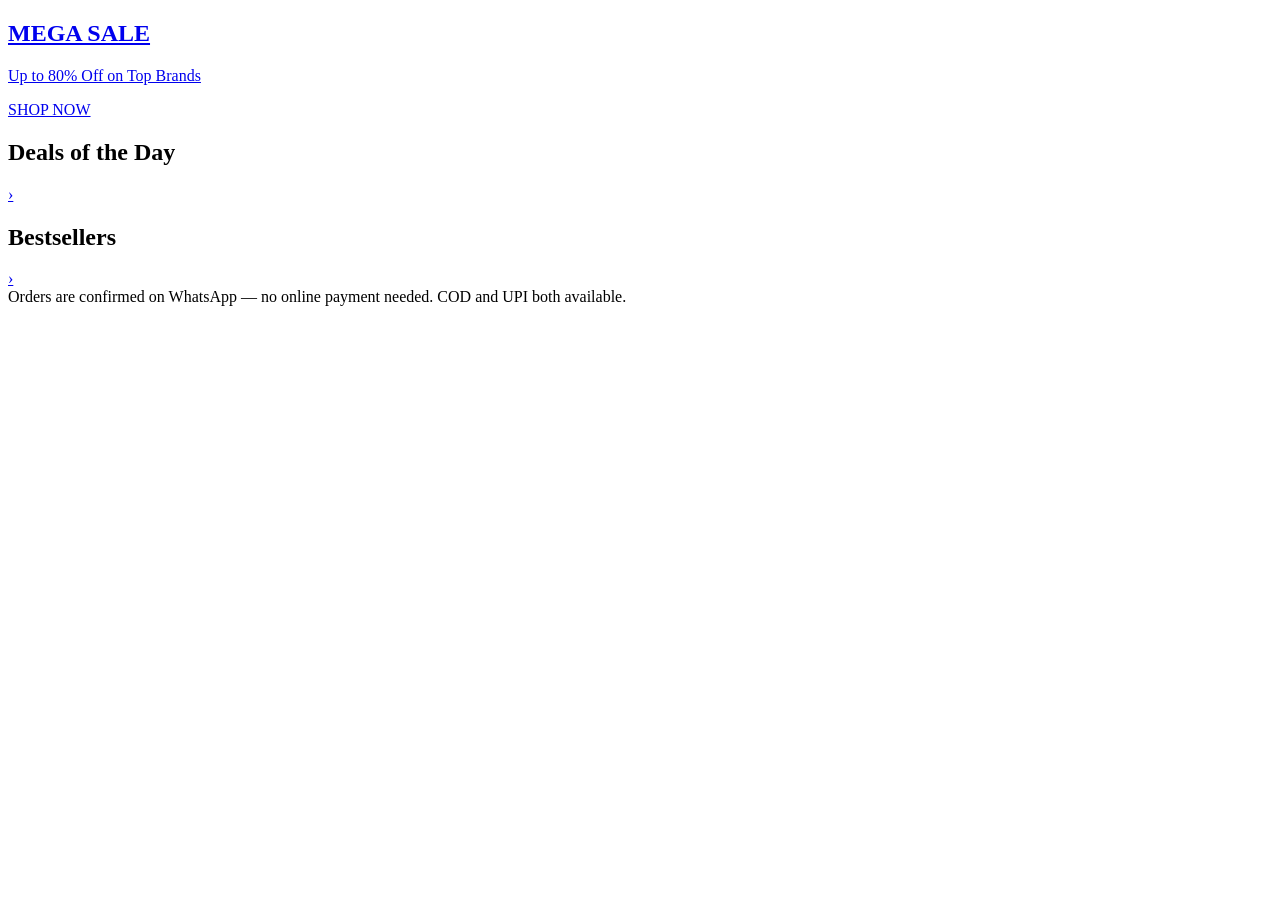
==== index.html @ a9674c5f "Add homepage, category and cart pages" ====
<!DOCTYPE html>
<html lang="en">
<head>
<meta charset="UTF-8">
<meta name="viewport" content="width=device-width, initial-scale=1.0">
<title>Kamdaam — Low Prices. Every Day.</title>
<meta name="description" content="Kamdaam — Low Prices. Every Day. Fashion, mobile accessories, home & kitchen at the right price.">
<link rel="icon" href="../branding/icon-512.png">
<link rel="stylesheet" href="css/styles.css">
</head>
<body>
<div id="header"></div>

<!-- Category strip -->
<div class="cat-strip"><div class="cat-row" id="catRow"></div></div>

<main class="wrap">
  <!-- Hero -->
  <a class="hero" href="#dealSection" aria-label="Mega Sale — Up to 80% Off">
    <h2>MEGA SALE</h2>
    <p>Up to 80% Off on Top Brands</p>
    <span class="hero-cta">SHOP NOW</span>
  </a>

  <!-- Search results (hidden until typing) -->
  <section class="section" id="searchSection" style="display:none">
    <div class="section-card">
      <div class="section-head"><h2>Search Results</h2><span class="see-all" id="searchMeta"></span></div>
      <div class="grid" id="searchGrid"></div>
    </div>
  </section>

  <!-- Deals of the Day -->
  <section class="section" id="dealSection">
    <div class="section-card">
      <div class="section-head"><h2>Deals of the Day</h2><a class="chev" href="#" aria-label="View all deals">›</a></div>
      <div class="grid" id="dealGrid"></div>
    </div>
  </section>

  <!-- Bestsellers -->
  <section class="section">
    <div class="section-card">
      <div class="section-head"><h2>Bestsellers</h2><a class="chev" href="#" aria-label="View all bestsellers">›</a></div>
      <div class="grid" id="bestGrid"></div>
    </div>
  </section>

  <div class="note-strip">Orders are confirmed on WhatsApp — no online payment needed. COD and UPI both available.</div>
</main>

<div id="footer"></div>

<script src="js/catalog.js"></script>
<script src="js/app.js"></script>
<script>
(function () {
  var KD = window.KD, C = KD.C;
  document.getElementById('header').innerHTML = KD.headerHTML();
  document.getElementById('footer').innerHTML = KD.footerHTML();
  KD.updateBadge();

  /* Category strip: circles with banner thumbnails from catalog */
  document.getElementById('catRow').innerHTML = C.categories.map(function (c) {
    return '<a class="cat-item" href="category.html?id=' + c.id + '">' +
      '<img src="' + KD.bannerFile(c.banner) + '" alt="' + KD.esc(c.name) + '" loading="lazy">' +
      '<span>' + KD.esc(c.name) + '</span></a>';
  }).join('');

  /* Deals of the Day: discount-sorted */
  var deals = C.products.slice().sort(function (a, b) { return b.discount_pct - a.discount_pct; }).slice(0, 10);
  document.getElementById('dealGrid').innerHTML = deals.map(KD.cardHTML).join('');

  /* Bestsellers */
  var best = C.products.filter(function (p) { return p.badge === 'bestseller'; });
  document.getElementById('bestGrid').innerHTML = best.map(KD.cardHTML).join('');

  /* Search */
  var input = document.getElementById('search');
  input.addEventListener('input', function () {
    var q = input.value.trim().toLowerCase();
    var show = q.length > 0;
    document.getElementById('searchSection').style.display = show ? '' : 'none';
    document.getElementById('dealSection').style.display = show ? 'none' : '';
    if (!show) return;
    var res = C.products.filter(function (p) {
      return (p.name + ' ' + p.name_en + ' ' + p.description).toLowerCase().indexOf(q) > -1;
    });
    document.getElementById('searchMeta').textContent = res.length + ' results';
    document.getElementById('searchGrid').innerHTML = res.length
      ? res.map(KD.cardHTML).join('')
      : '<div class="empty"><div class="art">🔍</div><h3>No results found</h3><p>Try searching for something else</p></div>';
  });
})();
</script>
</body>
</html>
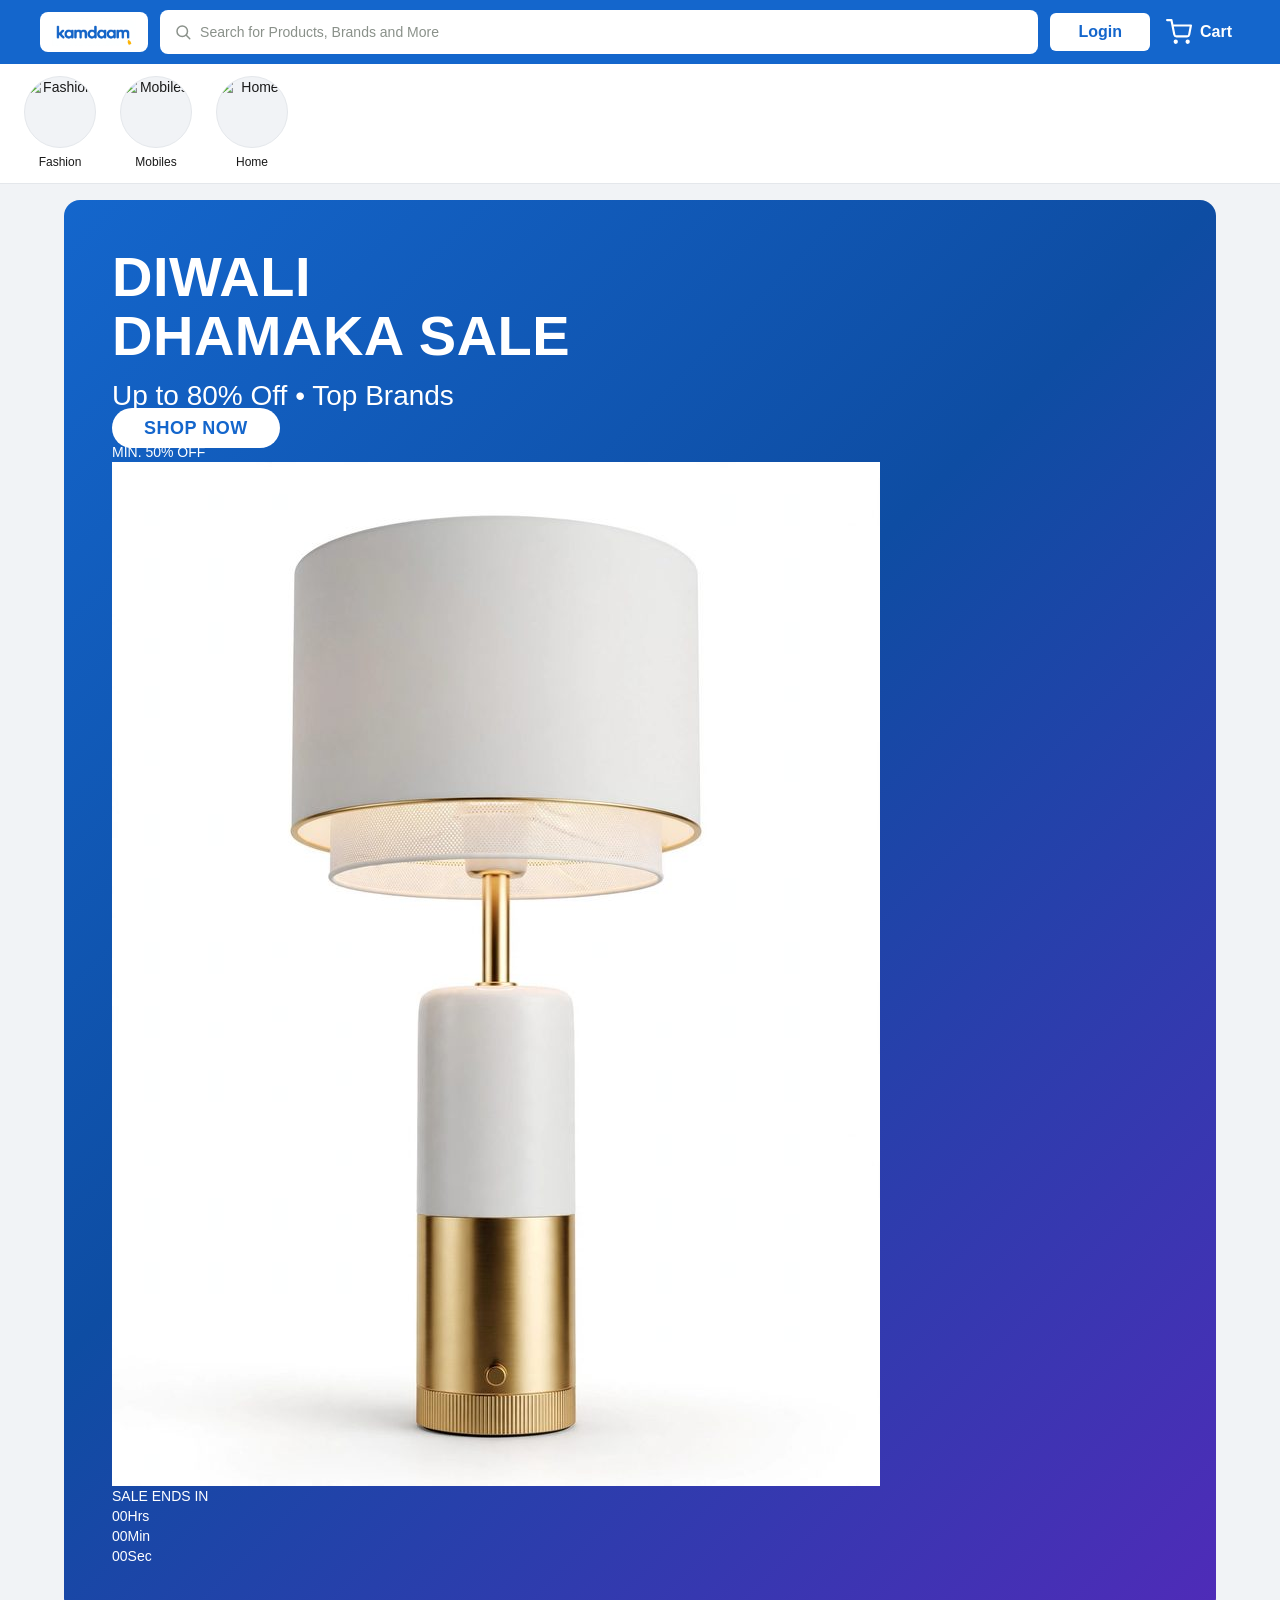
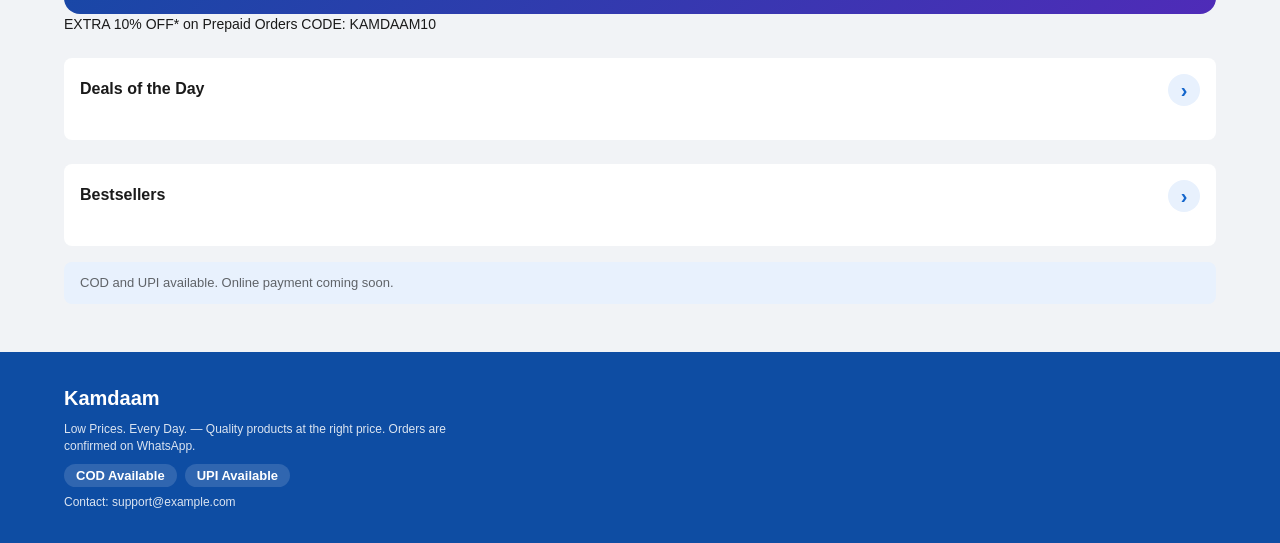
==== commit 7227456e: "Kamdaam v2.2 festive redesign" ====
--- a/index.html
+++ b/index.html
@@ -7,6 +7,38 @@
 <meta name="description" content="Kamdaam — Low Prices. Every Day. Fashion, mobile accessories, home & kitchen at the right price.">
 <link rel="icon" href="../branding/icon-512.png">
 <link rel="stylesheet" href="css/styles.css">
+<!-- PASTE YOUR META PIXEL ID WHERE INDICATED -->
+<script>
+(function () {
+  var META_PIXEL_ID = 'YOUR_PIXEL_ID'; /* PASTE YOUR META PIXEL ID WHERE INDICATED */
+  if (!META_PIXEL_ID || META_PIXEL_ID === 'YOUR_PIXEL_ID') return; /* inert until you paste your ID */
+  !function (f, b, e, v, n, t, s) {
+    if (f.fbq) return; n = f.fbq = function () {
+      n.callMethod ? n.callMethod.apply(n, arguments) : n.queue.push(arguments);
+    };
+    if (!f._fbq) f._fbq = n; n.push = n; n.loaded = !0; n.version = '2.0'; n.queue = [];
+    t = b.createElement(e); t.async = !0; t.src = v;
+    s = b.getElementsByTagName(e)[0]; s.parentNode.insertBefore(t, s);
+  }(window, document, 'script', 'https://connect.facebook.net/en_US/fbevents.js');
+  fbq('init', META_PIXEL_ID);
+  fbq('track', 'PageView');
+})();
+</script>
+<!-- PASTE YOUR GOOGLE ANALYTICS MEASUREMENT ID WHERE INDICATED -->
+<script>
+(function () {
+  var GA_MEASUREMENT_ID = 'G-XXXXXXXXXX'; /* PASTE YOUR GOOGLE ANALYTICS MEASUREMENT ID WHERE INDICATED */
+  if (!GA_MEASUREMENT_ID || GA_MEASUREMENT_ID === 'G-XXXXXXXXXX') return; /* inert until you paste your ID */
+  var s = document.createElement('script');
+  s.async = true;
+  s.src = 'https://www.googletagmanager.com/gtag/js?id=' + GA_MEASUREMENT_ID;
+  document.head.appendChild(s);
+  window.dataLayer = window.dataLayer || [];
+  window.gtag = function () { dataLayer.push(arguments); };
+  gtag('js', new Date());
+  gtag('config', GA_MEASUREMENT_ID);
+})();
+</script>
 </head>
 <body>
 <div id="header"></div>
@@ -15,12 +47,38 @@
 <div class="cat-strip"><div class="cat-row" id="catRow"></div></div>
 
 <main class="wrap">
-  <!-- Hero -->
-  <a class="hero" href="#dealSection" aria-label="Mega Sale — Up to 80% Off">
-    <h2>MEGA SALE</h2>
-    <p>Up to 80% Off on Top Brands</p>
-    <span class="hero-cta">SHOP NOW</span>
-  </a>
+  <!-- Hero: Diwali Dhamaka Sale -->
+  <div class="hero" role="region" aria-label="Diwali Dhamaka Sale">
+    <div class="hero-main">
+      <div class="hero-text">
+        <h2><span class="hero-diwali">DIWALI</span><br>DHAMAKA SALE</h2>
+        <p class="hero-sub">Up to 80% Off &#8226; Top Brands</p>
+        <a class="hero-cta" href="#dealSection">SHOP NOW</a>
+      </div>
+      <div class="hero-photo">
+        <span class="hero-ribbon">MIN. 50% OFF</span>
+        <img src="images/prod-19-led-table-lamp.jpg" alt="LED Table Lamp on sale">
+      </div>
+    </div>
+    <img class="deco hero-d1" src="img/diya.png" alt="" aria-hidden="true">
+    <img class="deco hero-d2" src="img/diya.png" alt="" aria-hidden="true">
+    <img class="deco hero-s1" src="img/sparkle.png" alt="" aria-hidden="true">
+    <img class="deco hero-s2" src="img/sparkle.png" alt="" aria-hidden="true">
+    <div class="countdown" aria-label="Sale countdown">
+      <span class="cd-label">SALE ENDS IN</span>
+      <div class="cd-box"><span class="num" id="cdH">00</span><span class="unit">Hrs</span></div>
+      <div class="cd-box"><span class="num" id="cdM">00</span><span class="unit">Min</span></div>
+      <div class="cd-box"><span class="num" id="cdS">00</span><span class="unit">Sec</span></div>
+      <img class="cd-diya" src="img/diya.png" alt="" aria-hidden="true">
+    </div>
+  </div>
+
+  <!-- Coupon slide -->
+  <div class="coupon-strip" role="note" aria-label="Coupon offer">
+    <span>EXTRA 10% OFF* on Prepaid Orders</span>
+    <span class="coupon-code">CODE: KAMDAAM10</span>
+    <img class="sparkle" src="img/sparkle.png" alt="" aria-hidden="true">
+  </div>
 
   <!-- Search results (hidden until typing) -->
   <section class="section" id="searchSection" style="display:none">
@@ -46,7 +104,7 @@
     </div>
   </section>
 
-  <div class="note-strip">Orders are confirmed on WhatsApp — no online payment needed. COD and UPI both available.</div>
+  <div class="note-strip">COD and UPI available. Online payment coming soon.</div>
 </main>
 
 <div id="footer"></div>
@@ -60,20 +118,25 @@
   document.getElementById('footer').innerHTML = KD.footerHTML();
   KD.updateBadge();
 
-  /* Category strip: circles with banner thumbnails from catalog */
+  /* Category strip: festive squircle tiles */
+  var TILE = { fashion: 'img/tile-fashion.png', mobile: 'img/tile-mobile.png', home: 'img/tile-home.png' };
+  var SHORT = { fashion: 'Fashion', mobile: 'Mobiles', home: 'Home' };
   document.getElementById('catRow').innerHTML = C.categories.map(function (c) {
+    var t = TILE[c.id] || KD.bannerFile(c.banner);
+    var label = SHORT[c.id] || c.name;
     return '<a class="cat-item" href="category.html?id=' + c.id + '">' +
-      '<img src="' + KD.bannerFile(c.banner) + '" alt="' + KD.esc(c.name) + '" loading="lazy">' +
-      '<span>' + KD.esc(c.name) + '</span></a>';
+      '<img src="' + t + '" alt="' + KD.esc(label) + '" loading="lazy">' +
+      '<span>' + KD.esc(label) + '</span></a>';
   }).join('');
+  KD.startCountdown();
 
   /* Deals of the Day: discount-sorted */
   var deals = C.products.slice().sort(function (a, b) { return b.discount_pct - a.discount_pct; }).slice(0, 10);
-  document.getElementById('dealGrid').innerHTML = deals.map(KD.cardHTML).join('');
+  document.getElementById('dealGrid').innerHTML = deals.map(function (p, i) { return KD.cardHTML(p, i); }).join('');
 
   /* Bestsellers */
   var best = C.products.filter(function (p) { return p.badge === 'bestseller'; });
-  document.getElementById('bestGrid').innerHTML = best.map(KD.cardHTML).join('');
+  document.getElementById('bestGrid').innerHTML = best.map(function (p, i) { return KD.cardHTML(p, i); }).join('');
 
   /* Search */
   var input = document.getElementById('search');
@@ -88,7 +151,7 @@
     });
     document.getElementById('searchMeta').textContent = res.length + ' results';
     document.getElementById('searchGrid').innerHTML = res.length
-      ? res.map(KD.cardHTML).join('')
+      ? res.map(function (p, i) { return KD.cardHTML(p, i); }).join('')
       : '<div class="empty"><div class="art">🔍</div><h3>No results found</h3><p>Try searching for something else</p></div>';
   });
 })();
--- a/css/styles.css
+++ b/css/styles.css
@@ -0,0 +1,219 @@
+/* Kamdaam storefront — Design System v2.0 tokens ("Flipkart-grade") */
+:root{
+  --blue-600:#1466CC; --blue-700:#0E4DA3; --blue-50:#E8F1FD;
+  --ink-900:#1A1A1A; --ink-600:#5F6368; --ink-400:#8A918A;
+  --paper:#FFFFFF; --page:#F1F3F6; --line:#E4E7EB;
+  --offer-green:#388E3C; --gold:#FFB800; --sale-red:#D93025; --whatsapp:#25D366;
+  --r-card:8px; --r-btn:6px; --r-search:8px; --pill:999px;
+  --shadow-card:0 1px 3px rgba(16,24,40,.08);
+  --shadow-card-hover:0 4px 12px rgba(16,24,40,.12),0 2px 4px rgba(16,24,40,.08);
+}
+*{box-sizing:border-box;margin:0;padding:0}
+html{-webkit-text-size-adjust:100%}
+body{
+  font-family:-apple-system,"Inter",Roboto,"Segoe UI",sans-serif;
+  background:var(--page); color:var(--ink-900);
+  font-size:14px; line-height:1.43;
+}
+img{max-width:100%;display:block}
+a{color:inherit;text-decoration:none}
+button{font:inherit;cursor:pointer;border:none;background:none}
+.wrap{max-width:1200px;margin:0 auto;padding:0 16px}
+@media(min-width:1024px){.wrap{padding:0 24px}}
+
+/* ---------- Header ---------- */
+.header{position:sticky;top:0;z-index:50;background:var(--blue-600)}
+.header-inner{display:flex;align-items:center;gap:12px;padding:10px 0;min-height:64px}
+.logo-chip{background:var(--paper);border-radius:var(--r-search);padding:6px 12px;display:flex;align-items:center;flex-shrink:0}
+.logo-chip img{height:28px;width:auto}
+.searchbar{flex:1;display:flex;align-items:center;gap:8px;background:var(--paper);
+  border-radius:var(--r-search);height:44px;padding:0 14px;color:var(--ink-400)}
+.searchbar input{flex:1;border:none;background:transparent;outline:none;font:inherit;
+  font-size:14px;color:var(--ink-900);min-width:0}
+.searchbar input::placeholder{color:var(--ink-400)}
+.header-actions{display:flex;align-items:center;gap:8px;margin-left:auto}
+.login-btn{background:var(--paper);color:var(--blue-600);font-size:16px;font-weight:700;
+  border-radius:var(--r-btn);padding:8px 28px;white-space:nowrap}
+.cart-link{position:relative;display:flex;align-items:center;gap:8px;color:#fff;
+  font-size:16px;font-weight:600;padding:8px}
+.cart-count{position:absolute;top:0;left:18px;background:var(--sale-red);color:#fff;
+  font-size:10px;font-weight:700;min-width:20px;height:20px;border-radius:var(--pill);
+  display:flex;align-items:center;justify-content:center;padding:0 5px}
+@media(max-width:560px){
+  .header-inner{flex-wrap:wrap;row-gap:8px;padding:8px 0}
+  .logo-chip{order:1}
+  .header-actions{order:2}
+  .searchbar{order:3;flex:1 1 100%;height:40px}
+  .login-btn{padding:7px 16px;font-size:14px}
+  .cart-link .lbl{display:none}
+}
+
+/* ---------- Category strip ---------- */
+.cat-strip{background:var(--paper);border-bottom:1px solid var(--line)}
+.cat-row{display:flex;gap:8px;overflow-x:auto;padding:12px 16px;scrollbar-width:none}
+.cat-row::-webkit-scrollbar{display:none}
+.cat-item{flex:0 0 auto;width:88px;text-align:center}
+.cat-item img{width:72px;height:72px;border-radius:50%;object-fit:cover;background:var(--page);
+  border:1px solid var(--line);margin:0 auto}
+.cat-item span{display:block;font-size:12px;font-weight:500;color:var(--ink-900);margin-top:6px;
+  white-space:nowrap;overflow:hidden;text-overflow:ellipsis}
+.cat-item:active img{transform:scale(.96)}
+
+/* ---------- Hero ---------- */
+.hero{position:relative;margin:16px 0 0;border-radius:16px;overflow:hidden;
+  background:linear-gradient(135deg,#1466CC 0%,#0E4DA3 45%,#4F2BB8 100%);color:#fff;
+  padding:48px 48px;min-height:220px;display:flex;flex-direction:column;justify-content:center}
+.hero h2{font-size:clamp(34px,6vw,56px);font-weight:800;letter-spacing:.5px;line-height:1.05}
+.hero p{font-size:clamp(18px,3vw,28px);font-weight:400;margin-top:10px}
+.hero-cta{align-self:flex-start;margin-top:18px;background:var(--paper);color:var(--blue-600);
+  font-size:18px;font-weight:700;border-radius:var(--pill);padding:10px 32px;letter-spacing:.5px}
+@media(max-width:560px){.hero{padding:36px 24px;min-height:190px}}
+
+/* ---------- Sections ---------- */
+.section{margin-top:24px}
+.section-card{background:var(--paper);border-radius:var(--r-card);padding:16px 16px 20px}
+.section-head{display:flex;align-items:center;justify-content:space-between;margin-bottom:14px}
+.section-head h2{font-size:16px;font-weight:700;color:var(--ink-900)}
+.chev{width:32px;height:32px;border-radius:50%;background:var(--blue-50);color:var(--blue-600);
+  display:flex;align-items:center;justify-content:center;font-size:20px;font-weight:700;line-height:1}
+.see-all{color:var(--blue-600);font-size:14px;font-weight:600}
+
+/* ---------- Product grid & cards ---------- */
+.grid{display:grid;grid-template-columns:repeat(2,1fr);gap:16px}
+@media(min-width:640px){.grid{grid-template-columns:repeat(3,1fr)}}
+@media(min-width:1024px){.grid{grid-template-columns:repeat(5,1fr)}}
+.card{background:var(--paper);border:1px solid var(--line);border-radius:var(--r-card);
+  box-shadow:var(--shadow-card);overflow:hidden;display:flex;flex-direction:column;
+  transition:box-shadow .15s}
+.card:hover{box-shadow:var(--shadow-card-hover)}
+.card-img{position:relative;aspect-ratio:1/1;background:var(--paper);padding:12px}
+.card-img img{width:100%;height:100%;object-fit:contain}
+.badge{position:absolute;top:8px;left:8px;font-size:11px;font-weight:700;border-radius:var(--pill);padding:4px 10px}
+.badge.best{background:var(--gold);color:var(--ink-900)}
+.badge.sale{background:var(--sale-red);color:#fff}
+.card-body{padding:12px;display:flex;flex-direction:column;gap:8px;flex:1}
+.card-name{font-size:13px;font-weight:500;color:var(--ink-900);
+  display:-webkit-box;-webkit-line-clamp:2;-webkit-box-orient:vertical;overflow:hidden;min-height:36px}
+.rating{display:flex;align-items:center;gap:4px;font-size:12px}
+.rating .num{font-weight:600;color:var(--ink-600)}
+.rating .cnt{color:var(--ink-400)}
+.stars{color:var(--gold);letter-spacing:1px}
+.price-row{display:flex;align-items:baseline;gap:6px;flex-wrap:wrap}
+.price{font-size:16px;font-weight:800;color:var(--ink-900)}
+.mrp{font-size:13px;font-weight:400;color:var(--ink-600);text-decoration:line-through}
+.off{font-size:13px;font-weight:700;color:var(--offer-green)}
+.card-cta{margin-top:auto;padding-top:4px}
+.btn{display:flex;align-items:center;justify-content:center;gap:8px;border-radius:var(--r-btn);
+  font-size:16px;font-weight:600;min-height:52px;padding:0 20px;transition:background .15s,transform .1s}
+.btn:active{transform:scale(.98)}
+.btn-primary{background:var(--blue-600);color:#fff;min-height:48px;font-size:14px;font-weight:700}
+.btn-primary:active{background:var(--blue-700)}
+.btn-add{background:var(--blue-50);color:var(--blue-600);min-height:36px;font-size:14px;
+  font-weight:700;align-self:flex-start;padding:0 16px;border:1px solid var(--blue-600)}
+.btn-wa{background:var(--whatsapp);color:#fff;width:100%;font-size:16px;font-weight:700;min-height:52px}
+.btn-block{width:100%}
+.stepper{display:inline-flex;align-items:center;background:var(--blue-50);border:1px solid var(--blue-600);
+  border-radius:var(--pill);align-self:flex-start}
+.stepper button{width:44px;height:38px;font-size:20px;font-weight:700;color:var(--blue-600);border-radius:var(--pill)}
+.stepper .qv{min-width:32px;text-align:center;font-size:16px;font-weight:700;color:var(--ink-900)}
+
+/* ---------- Product detail ---------- */
+.pdp{display:grid;gap:20px;margin:16px 0 32px}
+@media(min-width:768px){.pdp{grid-template-columns:1fr 1fr;gap:32px}}
+.pdp-img{background:var(--paper);border:1px solid var(--line);border-radius:var(--r-card);
+  overflow:hidden;box-shadow:var(--shadow-card);position:relative;padding:24px}
+.pdp-img img{width:100%;aspect-ratio:1/1;object-fit:contain}
+.pdp-info h1{font-size:22px;font-weight:700;line-height:1.36}
+.pdp-price{margin-top:12px}
+.pdp-price .price{font-size:24px}
+.pdp-price .mrp,.pdp-price .off{font-size:14px}
+.savings{color:var(--offer-green);font-size:14px;font-weight:600;margin-top:4px}
+.tax-note{font-size:12px;color:var(--ink-600);margin-top:2px}
+.highlights{margin:16px 0;list-style:none;background:var(--paper);border:1px solid var(--line);
+  border-radius:var(--r-card);padding:4px 16px}
+.highlights li{padding:10px 0 10px 28px;position:relative;border-bottom:1px solid var(--line);
+  font-size:14px}
+.highlights li:last-child{border-bottom:none}
+.highlights li::before{content:"✓";position:absolute;left:4px;color:var(--offer-green);font-weight:700}
+.desc{color:var(--ink-600);margin-bottom:16px;font-size:14px}
+.qty-row{display:flex;align-items:center;gap:12px;margin:16px 0}
+.qty-row .lbl{font-weight:600}
+.cta-stack{display:flex;flex-direction:column;gap:12px;margin-top:8px}
+.trust{display:flex;gap:8px;flex-wrap:wrap;margin-top:16px}
+.trust span{font-size:12px;font-weight:600;background:var(--blue-50);color:var(--blue-700);
+  border-radius:var(--pill);padding:6px 12px}
+
+/* ---------- Cart ---------- */
+.cart-list{margin:16px 0;display:flex;flex-direction:column;gap:12px}
+.cart-row{display:flex;gap:12px;background:var(--paper);border:1px solid var(--line);
+  border-radius:var(--r-card);box-shadow:var(--shadow-card);padding:12px}
+.cart-row img{width:88px;height:88px;border-radius:var(--r-btn);object-fit:contain;flex-shrink:0;
+  background:var(--paper);border:1px solid var(--line)}
+.cart-row .info{flex:1;min-width:0}
+.cart-row .nm{font-size:14px;font-weight:500;display:-webkit-box;-webkit-line-clamp:2;
+  -webkit-box-orient:vertical;overflow:hidden}
+.cart-row .up{font-size:12px;color:var(--ink-600);margin-top:2px}
+.cart-row .row-foot{display:flex;align-items:center;justify-content:space-between;margin-top:8px}
+.cart-row .lt{font-size:14px;font-weight:700}
+.rm{background:none;color:var(--sale-red);font-size:12px;font-weight:600}
+.totals{background:var(--paper);border:1px solid var(--line);border-radius:var(--r-card);
+  box-shadow:var(--shadow-card);padding:16px;margin-bottom:16px}
+.totals .tr{display:flex;justify-content:space-between;padding:6px 0;font-size:14px}
+.totals .grand{border-top:1px solid var(--line);margin-top:8px;padding-top:12px;
+  font-size:20px;font-weight:700}
+.totals .save-line{color:var(--offer-green);font-size:14px;font-weight:600;margin-top:4px}
+.empty{text-align:center;padding:48px 16px;background:var(--paper);border:1px solid var(--line);
+  border-radius:var(--r-card)}
+.empty .art{width:120px;height:120px;border-radius:50%;background:var(--blue-50);
+  display:flex;align-items:center;justify-content:center;font-size:56px;margin:0 auto 16px}
+.empty h3{font-size:16px;font-weight:600;margin-bottom:8px}
+.empty p{color:var(--ink-600);margin-bottom:16px}
+
+/* ---------- Footer ---------- */
+.footer{background:var(--blue-700);color:#fff;margin-top:48px;padding:32px 0}
+.footer .brand{font-size:20px;font-weight:800;margin-bottom:8px}
+.footer p{font-size:12px;opacity:.85;margin-top:8px;max-width:60ch}
+.footer .pay{margin-top:12px;font-size:13px;font-weight:600}
+.footer .pay span{background:rgba(255,255,255,.14);border-radius:var(--pill);padding:4px 12px;margin-right:8px}
+
+/* ---------- Misc ---------- */
+.page-title{font-size:20px;font-weight:700;margin:16px 0 4px}
+.page-sub{color:var(--ink-600);margin-bottom:4px;font-size:14px}
+.back{display:inline-flex;align-items:center;gap:6px;color:var(--blue-600);font-weight:600;
+  margin:12px 0 0;min-height:48px}
+.cat-banner{width:100%;aspect-ratio:16/7;object-fit:cover;border-radius:var(--r-card);
+  margin-top:8px;border:1px solid var(--line)}
+.note-strip{background:var(--blue-50);border-radius:var(--r-card);padding:12px 16px;
+  font-size:13px;color:var(--ink-600);margin:16px 0}
+
+/* ---------- Login / account modal ---------- */
+.kd-modal{position:fixed;inset:0;z-index:100;display:flex;align-items:center;
+  justify-content:center;padding:16px}
+.kd-modal[hidden]{display:none}
+.kd-backdrop{position:absolute;inset:0;background:rgba(16,24,40,.55)}
+.kd-box{position:relative;background:var(--paper);border-radius:12px;width:100%;
+  max-width:380px;overflow:hidden;box-shadow:0 12px 40px rgba(16,24,40,.25)}
+.kd-head{display:flex;align-items:center;justify-content:space-between;
+  background:var(--blue-600);color:#fff;padding:14px 18px;font-size:17px;font-weight:700}
+.kd-x{color:#fff;font-size:24px;line-height:1;padding:0 4px}
+.kd-body{padding:20px 18px}
+.kd-field{margin-bottom:14px}
+.kd-field label{display:block;font-size:13px;font-weight:600;color:var(--ink-600);
+  margin-bottom:6px}
+.kd-field input{width:100%;border:1px solid var(--line);border-radius:var(--r-btn);
+  padding:11px 12px;font:inherit;font-size:15px;color:var(--ink-900);outline:none}
+.kd-field input:focus{border-color:var(--blue-600)}
+.kd-err{min-height:20px;color:var(--sale-red);font-size:13px;margin:2px 0 10px}
+.kd-continue{width:100%;background:var(--blue-600);color:#fff;font-size:16px;
+  font-weight:700;border-radius:var(--r-btn);padding:12px}
+.kd-continue:active{background:var(--blue-700)}
+.kd-note{text-align:center;font-size:12px;color:var(--ink-400);margin-top:12px}
+.kd-account{text-align:center;padding:6px 0 4px}
+.kd-avatar{width:56px;height:56px;border-radius:50%;background:var(--blue-50);
+  color:var(--blue-600);font-size:24px;font-weight:700;display:flex;
+  align-items:center;justify-content:center;margin:0 auto 10px}
+.kd-aname{font-size:17px;font-weight:700}
+.kd-amobile{font-size:14px;color:var(--ink-600);margin-top:4px}
+.kd-logout{width:100%;margin-top:16px;border:1px solid var(--line);
+  border-radius:var(--r-btn);padding:11px;font-size:15px;font-weight:600;
+  color:var(--sale-red)}
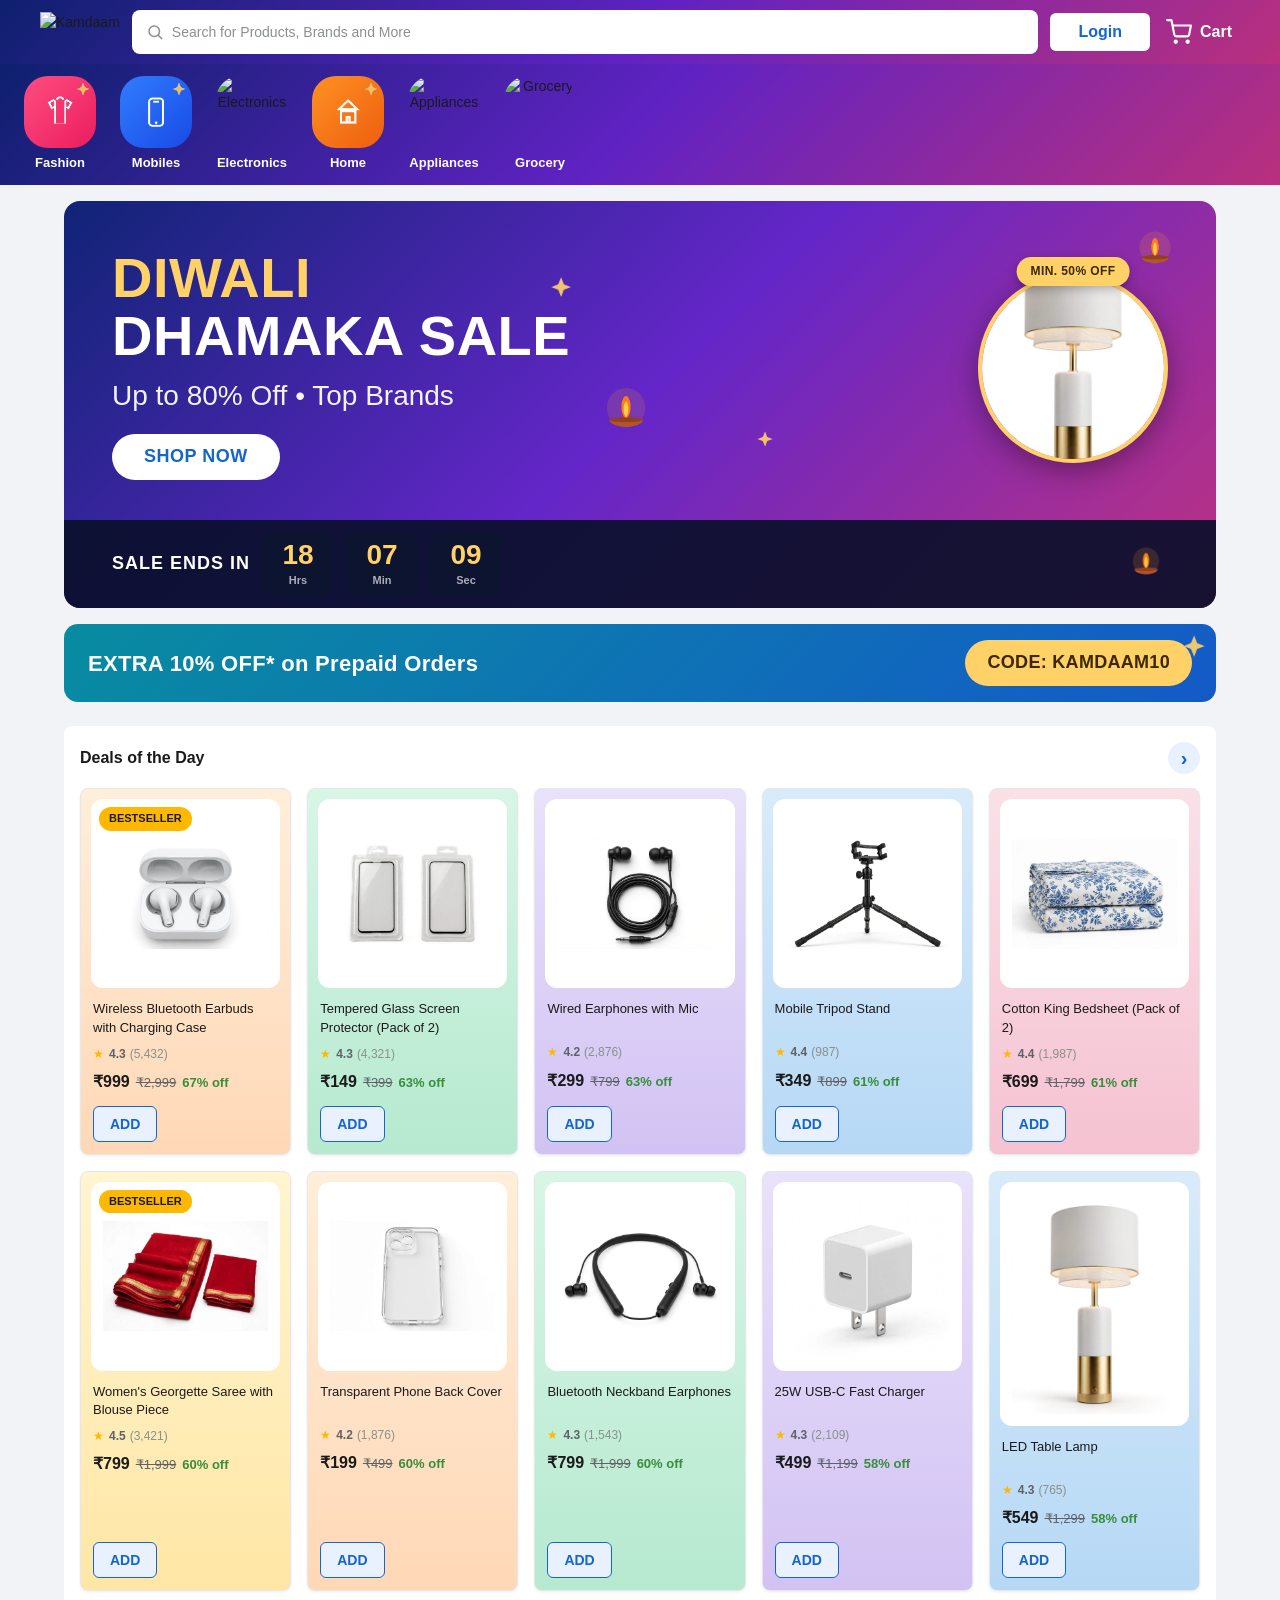
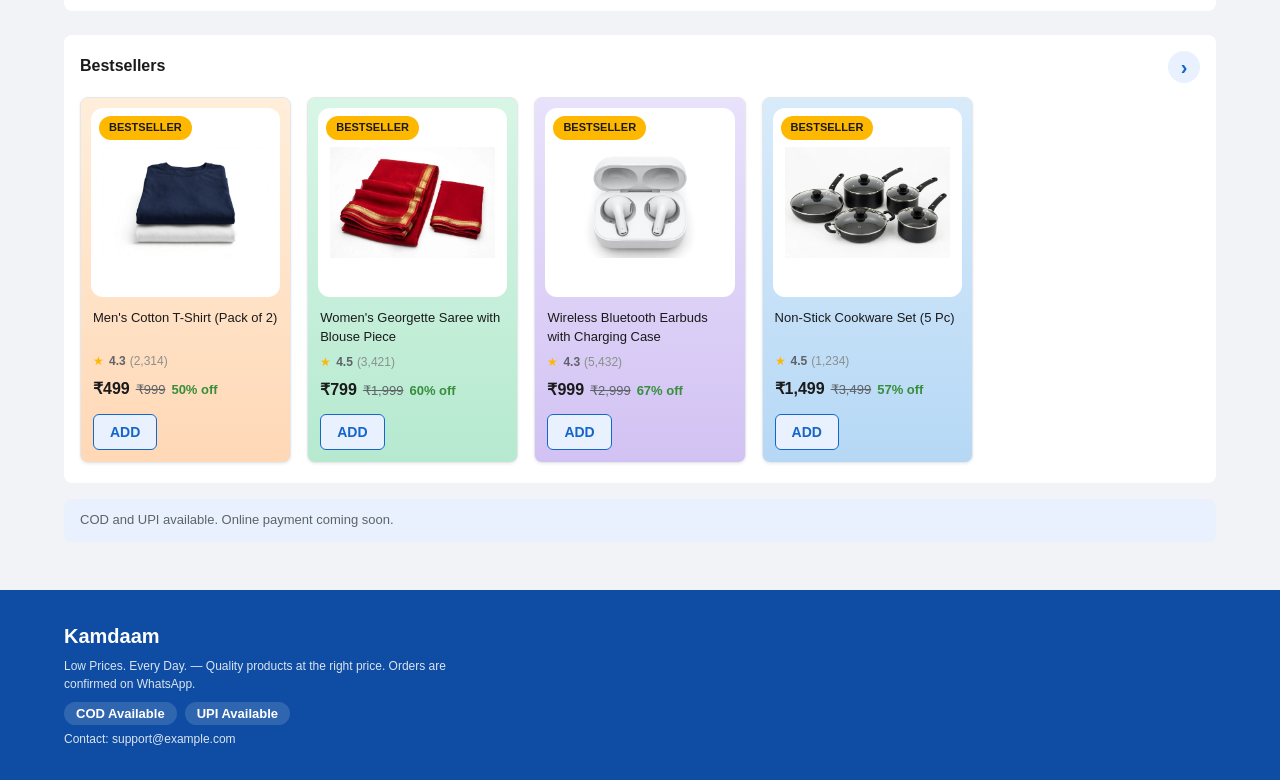
==== commit 7615e3a5: "Kamdaam v2.3 - 6 categories" ====
--- a/index.html
+++ b/index.html
@@ -119,8 +119,11 @@
   KD.updateBadge();
 
   /* Category strip: festive squircle tiles */
-  var TILE = { fashion: 'img/tile-fashion.png', mobile: 'img/tile-mobile.png', home: 'img/tile-home.png' };
-  var SHORT = { fashion: 'Fashion', mobile: 'Mobiles', home: 'Home' };
+  var TILE = { fashion: 'img/tile-fashion.png', mobile: 'img/tile-mobile.png',
+    electronics: 'img/tile-electronics.png', home: 'img/tile-home.png',
+    appliances: 'img/tile-appliances.png', grocery: 'img/tile-grocery.png' };
+  var SHORT = { fashion: 'Fashion', mobile: 'Mobiles', electronics: 'Electronics',
+    home: 'Home', appliances: 'Appliances', grocery: 'Grocery' };
   document.getElementById('catRow').innerHTML = C.categories.map(function (c) {
     var t = TILE[c.id] || KD.bannerFile(c.banner);
     var label = SHORT[c.id] || c.name;
--- a/css/styles.css
+++ b/css/styles.css
@@ -22,10 +22,10 @@
 @media(min-width:1024px){.wrap{padding:0 24px}}
 
 /* ---------- Header ---------- */
-.header{position:sticky;top:0;z-index:50;background:var(--blue-600)}
+.header{position:sticky;top:0;z-index:50;background:linear-gradient(135deg,#0E206E,#6022C3,#B9307D)}
 .header-inner{display:flex;align-items:center;gap:12px;padding:10px 0;min-height:64px}
-.logo-chip{background:var(--paper);border-radius:var(--r-search);padding:6px 12px;display:flex;align-items:center;flex-shrink:0}
-.logo-chip img{height:28px;width:auto}
+.logo-chip{background:transparent;border-radius:var(--r-search);padding:2px 0;display:flex;align-items:center;flex-shrink:0}
+.logo-chip img{height:40px;width:auto}
 .searchbar{flex:1;display:flex;align-items:center;gap:8px;background:var(--paper);
   border-radius:var(--r-search);height:44px;padding:0 14px;color:var(--ink-400)}
 .searchbar input{flex:1;border:none;background:transparent;outline:none;font:inherit;
@@ -48,26 +48,72 @@
   .cart-link .lbl{display:none}
 }
 
-/* ---------- Category strip ---------- */
-.cat-strip{background:var(--paper);border-bottom:1px solid var(--line)}
+/* ---------- Category strip (festive) ---------- */
+.cat-strip{background:linear-gradient(135deg,#0E206E,#6022C3,#B9307D)}
 .cat-row{display:flex;gap:8px;overflow-x:auto;padding:12px 16px;scrollbar-width:none}
 .cat-row::-webkit-scrollbar{display:none}
 .cat-item{flex:0 0 auto;width:88px;text-align:center}
-.cat-item img{width:72px;height:72px;border-radius:50%;object-fit:cover;background:var(--page);
-  border:1px solid var(--line);margin:0 auto}
-.cat-item span{display:block;font-size:12px;font-weight:500;color:var(--ink-900);margin-top:6px;
+.cat-item img{width:72px;height:72px;border-radius:24px;object-fit:cover;background:transparent;
+  margin:0 auto}
+.cat-item span{display:block;font-size:13px;font-weight:700;color:#fff;margin-top:6px;
   white-space:nowrap;overflow:hidden;text-overflow:ellipsis}
 .cat-item:active img{transform:scale(.96)}
 
-/* ---------- Hero ---------- */
+/* ---------- Hero (Diwali Dhamaka) ---------- */
 .hero{position:relative;margin:16px 0 0;border-radius:16px;overflow:hidden;
-  background:linear-gradient(135deg,#1466CC 0%,#0E4DA3 45%,#4F2BB8 100%);color:#fff;
-  padding:48px 48px;min-height:220px;display:flex;flex-direction:column;justify-content:center}
-.hero h2{font-size:clamp(34px,6vw,56px);font-weight:800;letter-spacing:.5px;line-height:1.05}
-.hero p{font-size:clamp(18px,3vw,28px);font-weight:400;margin-top:10px}
-.hero-cta{align-self:flex-start;margin-top:18px;background:var(--paper);color:var(--blue-600);
+  background:linear-gradient(135deg,#102476,#6426C8,#BE3280);color:#fff;min-height:220px}
+.hero-main{position:relative;display:flex;align-items:center;justify-content:space-between;
+  gap:16px;padding:48px 48px 40px}
+.hero-text h2{font-size:clamp(34px,6vw,56px);font-weight:800;letter-spacing:.5px;line-height:1.05}
+.hero-diwali{color:#FFD166}
+.hero-sub{font-size:clamp(18px,3vw,28px);font-weight:400;margin-top:10px;color:rgba(255,255,255,.94)}
+.hero-cta{display:inline-block;margin-top:18px;background:#fff;color:var(--blue-600);
   font-size:18px;font-weight:700;border-radius:var(--pill);padding:10px 32px;letter-spacing:.5px}
-@media(max-width:560px){.hero{padding:36px 24px;min-height:190px}}
+.hero-photo{position:relative;flex-shrink:0;margin-top:8px}
+.hero-photo img{width:190px;height:190px;border-radius:50%;object-fit:cover;
+  border:4px solid #FFD166;box-shadow:0 8px 28px rgba(0,0,0,.35)}
+.hero-ribbon{position:absolute;top:-16px;left:50%;transform:translateX(-50%);
+  background:#FFD166;color:#3c2800;font-weight:800;font-size:12px;letter-spacing:.4px;
+  border-radius:var(--pill);padding:6px 14px;white-space:nowrap;z-index:2;
+  box-shadow:0 3px 10px rgba(0,0,0,.25)}
+.hero .deco{position:absolute;pointer-events:none;user-select:none;z-index:1}
+.hero-d1{left:46%;top:44%;width:64px}
+.hero-d2{right:3%;top:6%;width:52px}
+.hero-s1{left:42%;top:18%;width:26px}
+.hero-s2{left:60%;top:56%;width:20px}
+@media(max-width:560px){
+  .hero-main{padding:28px 20px 24px}
+  .hero-photo img{width:110px;height:110px;border-width:3px}
+  .hero-ribbon{font-size:10px;padding:4px 10px;top:-12px}
+  .hero-d1{width:44px;left:44%;top:52%}
+  .hero-d2{width:36px}
+  .hero-s1,.hero-s2{width:16px}
+}
+
+/* ---------- Countdown strip ---------- */
+.countdown{position:relative;background:rgba(10,16,44,.92);display:flex;align-items:center;
+  gap:12px;padding:12px 48px;flex-wrap:wrap;z-index:2}
+.cd-label{font-weight:800;letter-spacing:1px;font-size:18px;color:#fff}
+.cd-box{background:#0D1430;border-radius:12px;min-width:72px;padding:8px 6px;text-align:center}
+.cd-box .num{display:block;font-size:28px;font-weight:800;color:#FFD166;font-variant-numeric:tabular-nums;line-height:1.1}
+.cd-box .unit{display:block;font-size:11px;color:rgba(255,255,255,.65);font-weight:600;margin-top:2px}
+.cd-diya{width:44px;height:44px;margin-left:auto}
+@media(max-width:560px){
+  .countdown{padding:10px 16px;gap:8px}
+  .cd-label{font-size:15px}
+  .cd-box{min-width:60px;padding:6px 4px}
+  .cd-box .num{font-size:22px}
+  .cd-diya{width:36px;height:36px}
+}
+
+/* ---------- Coupon slide ---------- */
+.coupon-strip{position:relative;margin-top:16px;border-radius:14px;overflow:hidden;
+  background:linear-gradient(135deg,#088CA0,#145AC8);color:#fff;
+  display:flex;align-items:center;justify-content:space-between;gap:12px;
+  padding:16px 24px;font-size:clamp(16px,2.6vw,22px);font-weight:800;letter-spacing:.3px}
+.coupon-code{background:#FFD166;color:#3c2800;font-weight:800;border-radius:var(--pill);
+  padding:10px 22px;white-space:nowrap;font-size:clamp(14px,2.2vw,18px);flex-shrink:0}
+.coupon-strip .sparkle{position:absolute;right:8px;top:8px;width:28px;height:28px;pointer-events:none}
 
 /* ---------- Sections ---------- */
 .section{margin-top:24px}
@@ -82,11 +128,19 @@
 .grid{display:grid;grid-template-columns:repeat(2,1fr);gap:16px}
 @media(min-width:640px){.grid{grid-template-columns:repeat(3,1fr)}}
 @media(min-width:1024px){.grid{grid-template-columns:repeat(5,1fr)}}
-.card{background:var(--paper);border:1px solid var(--line);border-radius:var(--r-card);
+.card{background:linear-gradient(180deg,#FFEEDA,#FFD8B6);border:1px solid var(--line);border-radius:var(--r-card);
   box-shadow:var(--shadow-card);overflow:hidden;display:flex;flex-direction:column;
   transition:box-shadow .15s}
 .card:hover{box-shadow:var(--shadow-card-hover)}
-.card-img{position:relative;aspect-ratio:1/1;background:var(--paper);padding:12px}
+/* Festive pastel rotations */
+.pastel-0{background:linear-gradient(180deg,#FFEEDA,#FFD8B6)}
+.pastel-1{background:linear-gradient(180deg,#D8F6E6,#B6E9D0)}
+.pastel-2{background:linear-gradient(180deg,#E9E2FB,#D2C2F3)}
+.pastel-3{background:linear-gradient(180deg,#D8EBFB,#B6D8F5)}
+.pastel-4{background:linear-gradient(180deg,#FBE0E8,#F5C2D2)}
+.pastel-5{background:linear-gradient(180deg,#FFF5D0,#FFE6A5)}
+.card-img{position:relative;aspect-ratio:1/1;background:#fff;border-radius:12px;
+  padding:12px;margin:10px 10px 0}
 .card-img img{width:100%;height:100%;object-fit:contain}
 .badge{position:absolute;top:8px;left:8px;font-size:11px;font-weight:700;border-radius:var(--pill);padding:4px 10px}
 .badge.best{background:var(--gold);color:var(--ink-900)}
@@ -217,3 +271,26 @@
 .kd-logout{width:100%;margin-top:16px;border:1px solid var(--line);
   border-radius:var(--r-btn);padding:11px;font-size:15px;font-weight:600;
   color:var(--sale-red)}
+
+/* ---------- Promo code + payment methods (cart) ---------- */
+.promo{background:var(--paper);border:1px dashed var(--blue-600);border-radius:var(--r-card);
+  padding:12px 14px;margin-bottom:12px}
+.promo-row{display:flex;gap:8px}
+.promo-row input{flex:1;min-width:0;border:1px solid var(--line);border-radius:var(--r-btn);
+  padding:10px 12px;font:inherit;font-size:14px;color:var(--ink-900);text-transform:uppercase;outline:none}
+.promo-row input:focus{border-color:var(--blue-600)}
+.promo-row .btn-primary{min-height:44px;padding:0 20px}
+.promo-ok{color:var(--offer-green);font-weight:600;font-size:13px;margin-top:8px}
+.promo-err{color:var(--sale-red);font-weight:600;font-size:13px;margin-top:8px}
+.promo-note{font-size:12px;color:var(--ink-600);margin-top:6px}
+.pay-methods{background:var(--paper);border:1px solid var(--line);border-radius:var(--r-card);
+  padding:12px 14px;margin-bottom:12px}
+.pm-title{font-weight:700;margin-bottom:6px;font-size:14px}
+.pm-option{display:flex;align-items:center;gap:10px;padding:10px 4px;font-size:14px;
+  font-weight:600;border-bottom:1px solid var(--line);cursor:pointer}
+.pm-option:last-child{border-bottom:none}
+.pm-option input{width:18px;height:18px;accent-color:var(--blue-600);flex-shrink:0}
+.pm-option.disabled{opacity:.55;cursor:not-allowed}
+.pm-sub{font-size:12px;color:var(--ink-600);font-weight:400}
+.soon-badge{font-size:11px;font-weight:700;background:var(--blue-50);color:var(--blue-700);
+  border-radius:var(--pill);padding:3px 10px;white-space:nowrap}
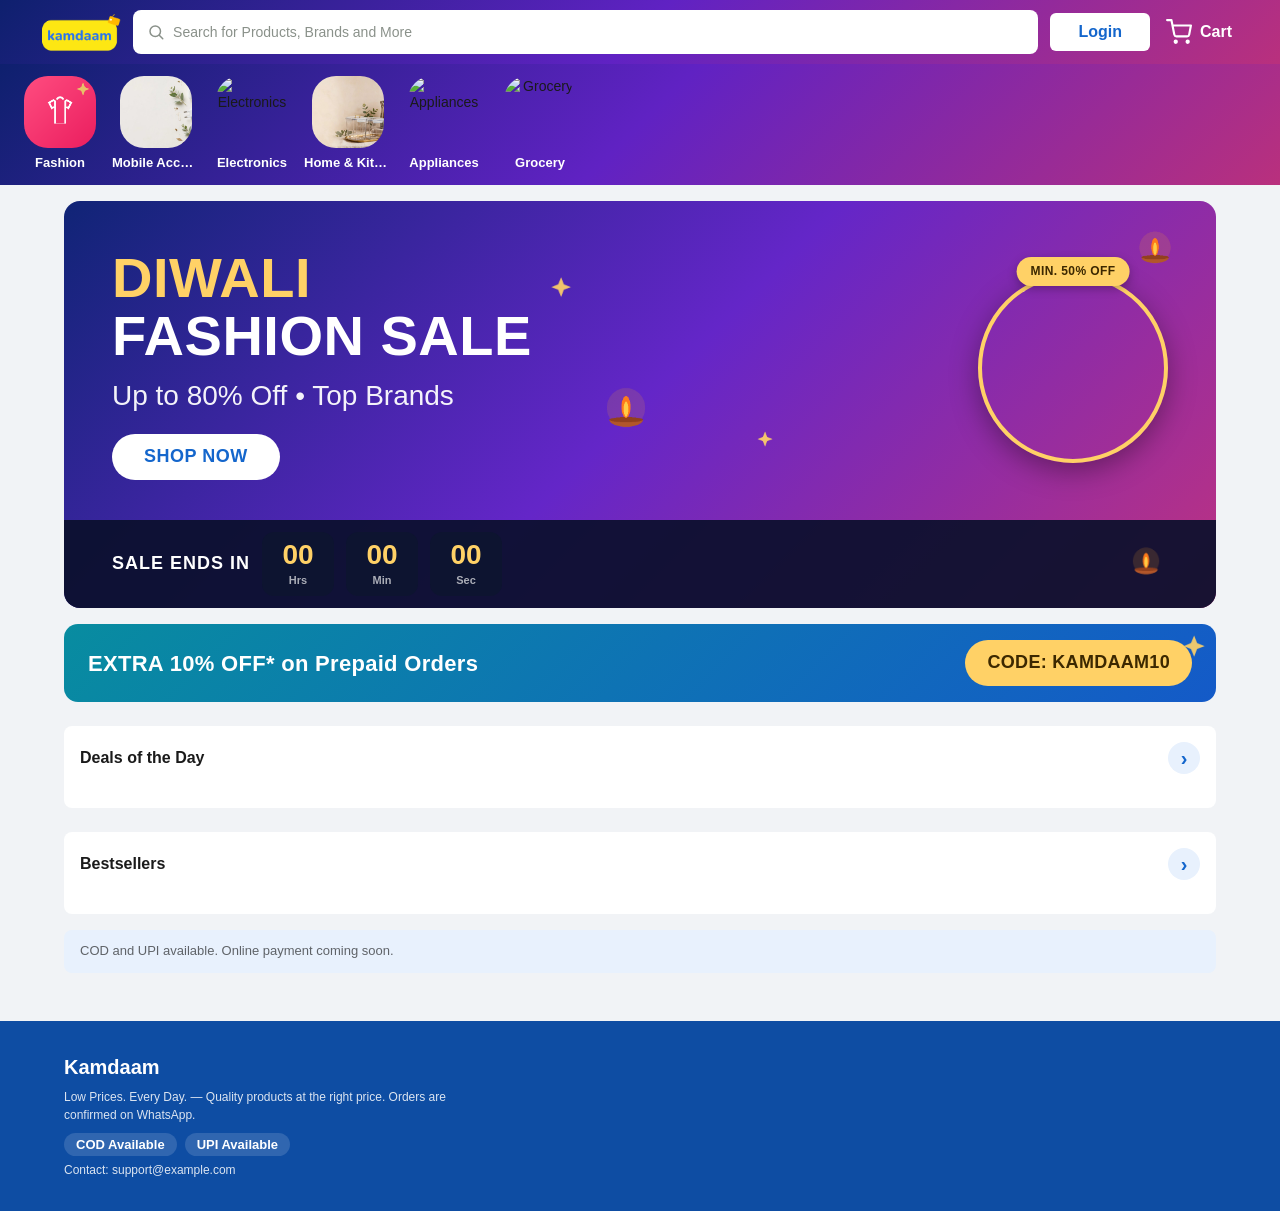
==== commit 73ec23af: "Kamdaam v2.4 - real products + seasonal themes" ====
--- a/index.html
+++ b/index.html
@@ -47,17 +47,17 @@
 <div class="cat-strip"><div class="cat-row" id="catRow"></div></div>
 
 <main class="wrap">
-  <!-- Hero: Diwali Dhamaka Sale -->
-  <div class="hero" role="region" aria-label="Diwali Dhamaka Sale">
+  <!-- Hero: seasonal sale (auto-themed by seasons.json) -->
+  <div class="hero" id="heroBox" role="region" aria-label="Season sale">
     <div class="hero-main">
       <div class="hero-text">
-        <h2><span class="hero-diwali">DIWALI</span><br>DHAMAKA SALE</h2>
-        <p class="hero-sub">Up to 80% Off &#8226; Top Brands</p>
+        <h2><span class="hero-diwali" id="heroT1">DIWALI</span><br><span id="heroT2">FASHION SALE</span></h2>
+        <p class="hero-sub" id="heroSub">Up to 80% Off &#8226; Top Brands</p>
         <a class="hero-cta" href="#dealSection">SHOP NOW</a>
       </div>
       <div class="hero-photo">
-        <span class="hero-ribbon">MIN. 50% OFF</span>
-        <img src="images/prod-19-led-table-lamp.jpg" alt="LED Table Lamp on sale">
+        <span class="hero-ribbon" id="heroRibbon">MIN. 50% OFF</span>
+        <img id="heroPhoto" src="images/hero-fashion.png" alt="Sale">
       </div>
     </div>
     <img class="deco hero-d1" src="img/diya.png" alt="" aria-hidden="true">
@@ -119,11 +119,9 @@
   KD.updateBadge();
 
   /* Category strip: festive squircle tiles */
-  var TILE = { fashion: 'img/tile-fashion.png', mobile: 'img/tile-mobile.png',
-    electronics: 'img/tile-electronics.png', home: 'img/tile-home.png',
-    appliances: 'img/tile-appliances.png', grocery: 'img/tile-grocery.png' };
-  var SHORT = { fashion: 'Fashion', mobile: 'Mobiles', electronics: 'Electronics',
-    home: 'Home', appliances: 'Appliances', grocery: 'Grocery' };
+  var TILE = { originals: 'img/tile-originals.png', fashion: 'img/tile-fashion.png',
+    'home-kitchen': 'img/tile-home.png' };
+  var SHORT = { originals: 'Originals', fashion: 'Fashion', 'home-kitchen': 'Home & Kitchen' };
   document.getElementById('catRow').innerHTML = C.categories.map(function (c) {
     var t = TILE[c.id] || KD.bannerFile(c.banner);
     var label = SHORT[c.id] || c.name;
@@ -131,6 +129,7 @@
       '<img src="' + t + '" alt="' + KD.esc(label) + '" loading="lazy">' +
       '<span>' + KD.esc(label) + '</span></a>';
   }).join('');
+  KD.applySeason(); /* v2.4: seasonal auto-theme (banner/gradient/decor/countdown) */
   KD.startCountdown();
 
   /* Deals of the Day: discount-sorted */
--- a/css/styles.css
+++ b/css/styles.css
@@ -139,7 +139,7 @@
 .pastel-3{background:linear-gradient(180deg,#D8EBFB,#B6D8F5)}
 .pastel-4{background:linear-gradient(180deg,#FBE0E8,#F5C2D2)}
 .pastel-5{background:linear-gradient(180deg,#FFF5D0,#FFE6A5)}
-.card-img{position:relative;aspect-ratio:1/1;background:#fff;border-radius:12px;
+.card-img{position:relative;aspect-ratio:1/1;background:var(--page);border-radius:12px;
   padding:12px;margin:10px 10px 0}
 .card-img img{width:100%;height:100%;object-fit:contain}
 .badge{position:absolute;top:8px;left:8px;font-size:11px;font-weight:700;border-radius:var(--pill);padding:4px 10px}
@@ -294,3 +294,14 @@
 .pm-sub{font-size:12px;color:var(--ink-600);font-weight:400}
 .soon-badge{font-size:11px;font-weight:700;background:var(--blue-50);color:var(--blue-700);
   border-radius:var(--pill);padding:3px 10px;white-space:nowrap}
+
+/* v2.3 festive Coming Soon (empty categories) */
+.coming-soon{text-align:center;padding:56px 24px;border-radius:var(--r-card);
+  background:linear-gradient(135deg,#0e206e,#6022c3 55%,#b9307d);color:#fff;margin:12px}
+.coming-soon img{width:96px;height:96px;object-fit:contain;margin-bottom:12px}
+.coming-soon h2{font-size:30px;font-weight:800;margin:0 0 4px}
+.coming-soon .cs-cat{font-size:19px;font-weight:700;color:#ffd166;margin-bottom:10px}
+.coming-soon .cs-hinglish{font-size:16px;font-weight:600;opacity:.92;margin:0 0 6px}
+.coming-soon .cs-sub{font-size:14px;opacity:.75;margin:0 0 24px}
+.coming-soon .cs-btn{display:inline-block;background:#ffd166;color:#1a1a2e;font-weight:700;
+  padding:13px 34px;border-radius:999px;text-decoration:none;font-size:15px}
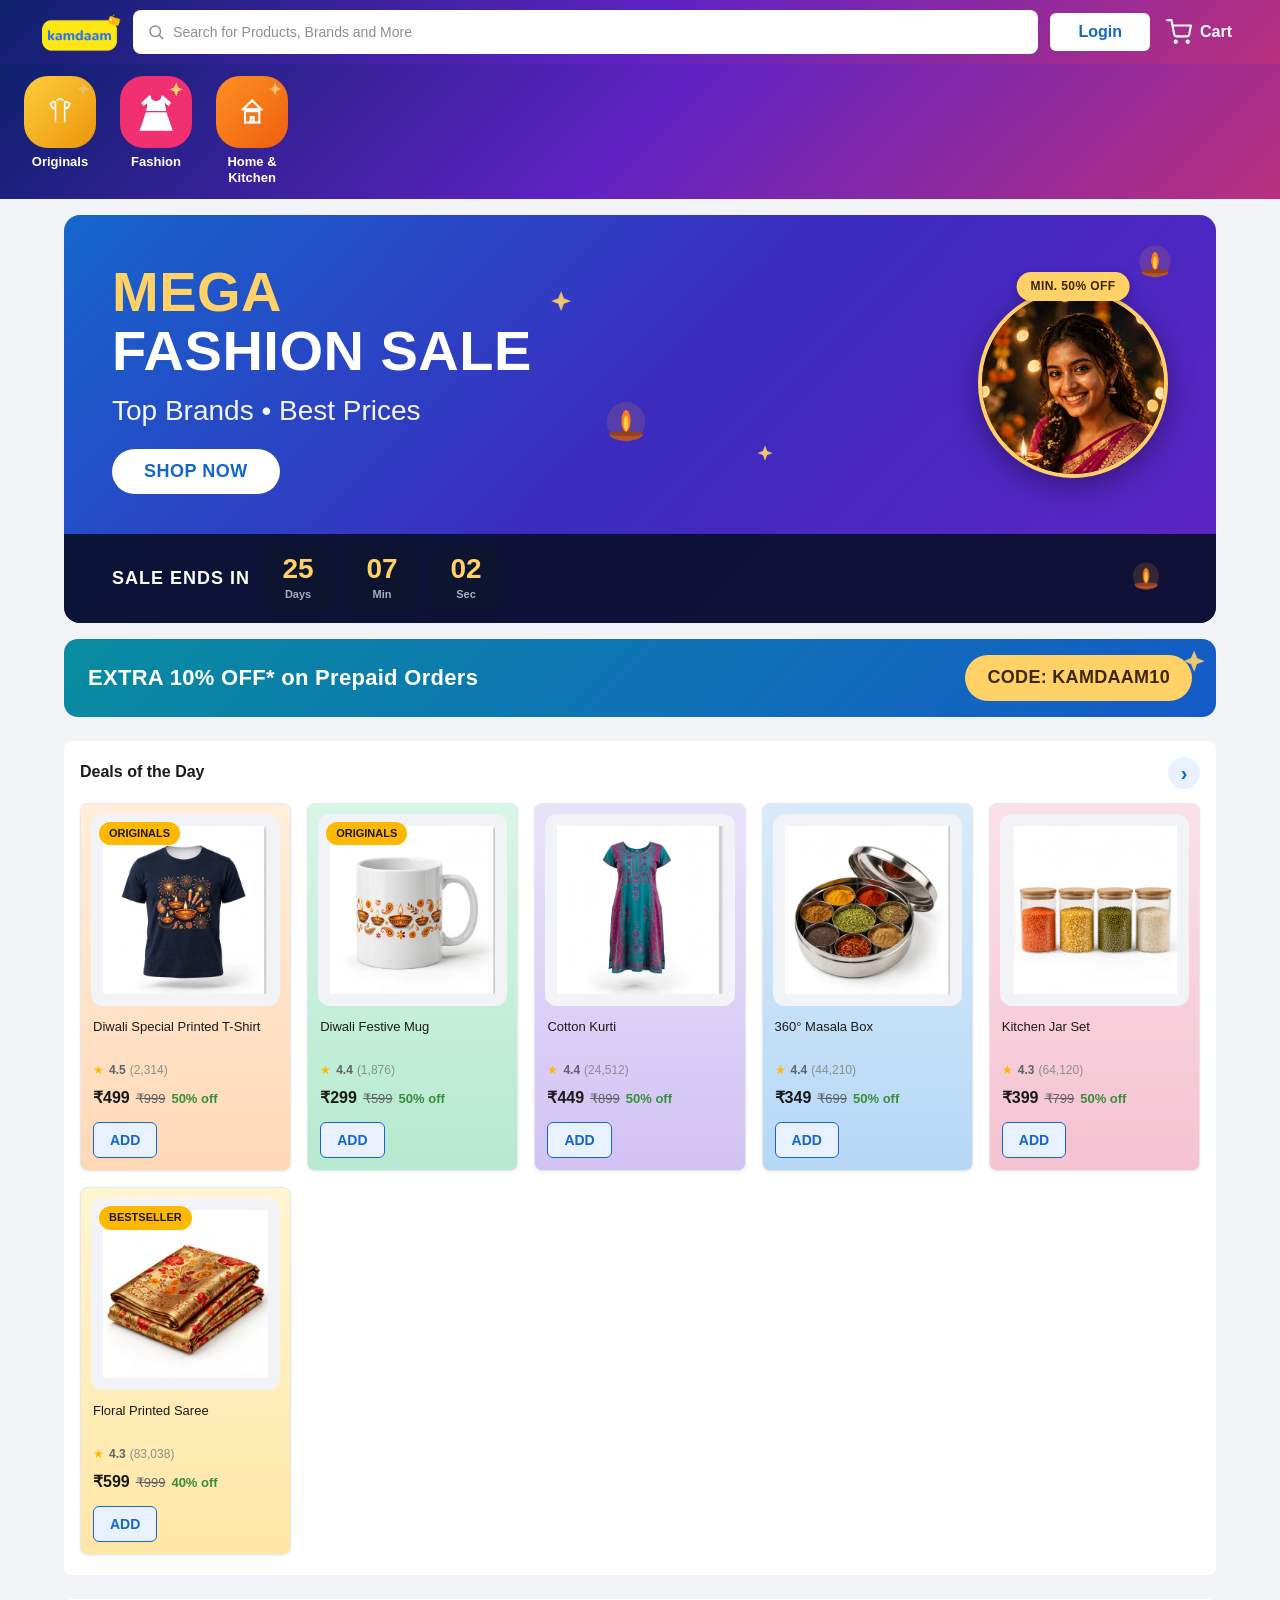
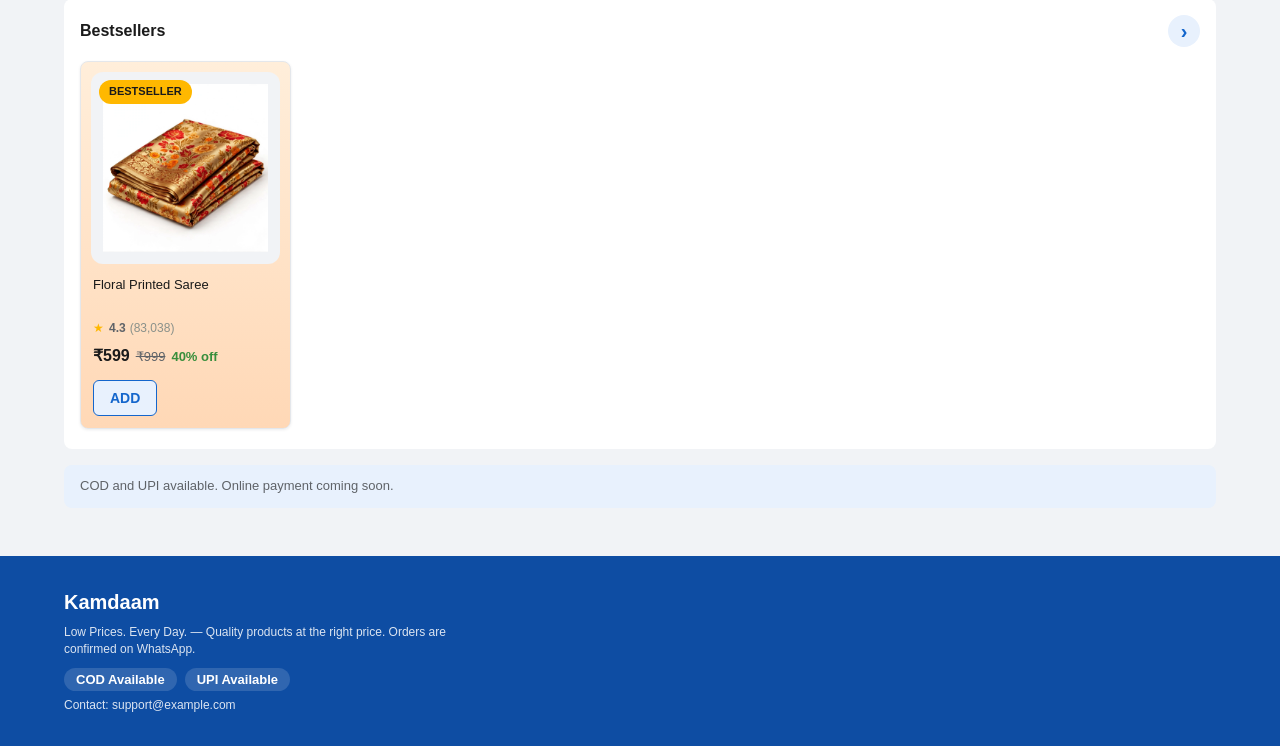
==== commit d18769a2: "Add countdown Days unit id" ====
--- a/index.html
+++ b/index.html
@@ -66,7 +66,7 @@
     <img class="deco hero-s2" src="img/sparkle.png" alt="" aria-hidden="true">
     <div class="countdown" aria-label="Sale countdown">
       <span class="cd-label">SALE ENDS IN</span>
-      <div class="cd-box"><span class="num" id="cdH">00</span><span class="unit">Hrs</span></div>
+      <div class="cd-box"><span class="num" id="cdH">00</span><span class="unit" id="cdHu">Hrs</span></div>
       <div class="cd-box"><span class="num" id="cdM">00</span><span class="unit">Min</span></div>
       <div class="cd-box"><span class="num" id="cdS">00</span><span class="unit">Sec</span></div>
       <img class="cd-diya" src="img/diya.png" alt="" aria-hidden="true">
--- a/css/styles.css
+++ b/css/styles.css
@@ -56,7 +56,7 @@
 .cat-item img{width:72px;height:72px;border-radius:24px;object-fit:cover;background:transparent;
   margin:0 auto}
 .cat-item span{display:block;font-size:13px;font-weight:700;color:#fff;margin-top:6px;
-  white-space:nowrap;overflow:hidden;text-overflow:ellipsis}
+  line-height:1.25;min-height:33px;overflow-wrap:break-word}
 .cat-item:active img{transform:scale(.96)}
 
 /* ---------- Hero (Diwali Dhamaka) ---------- */
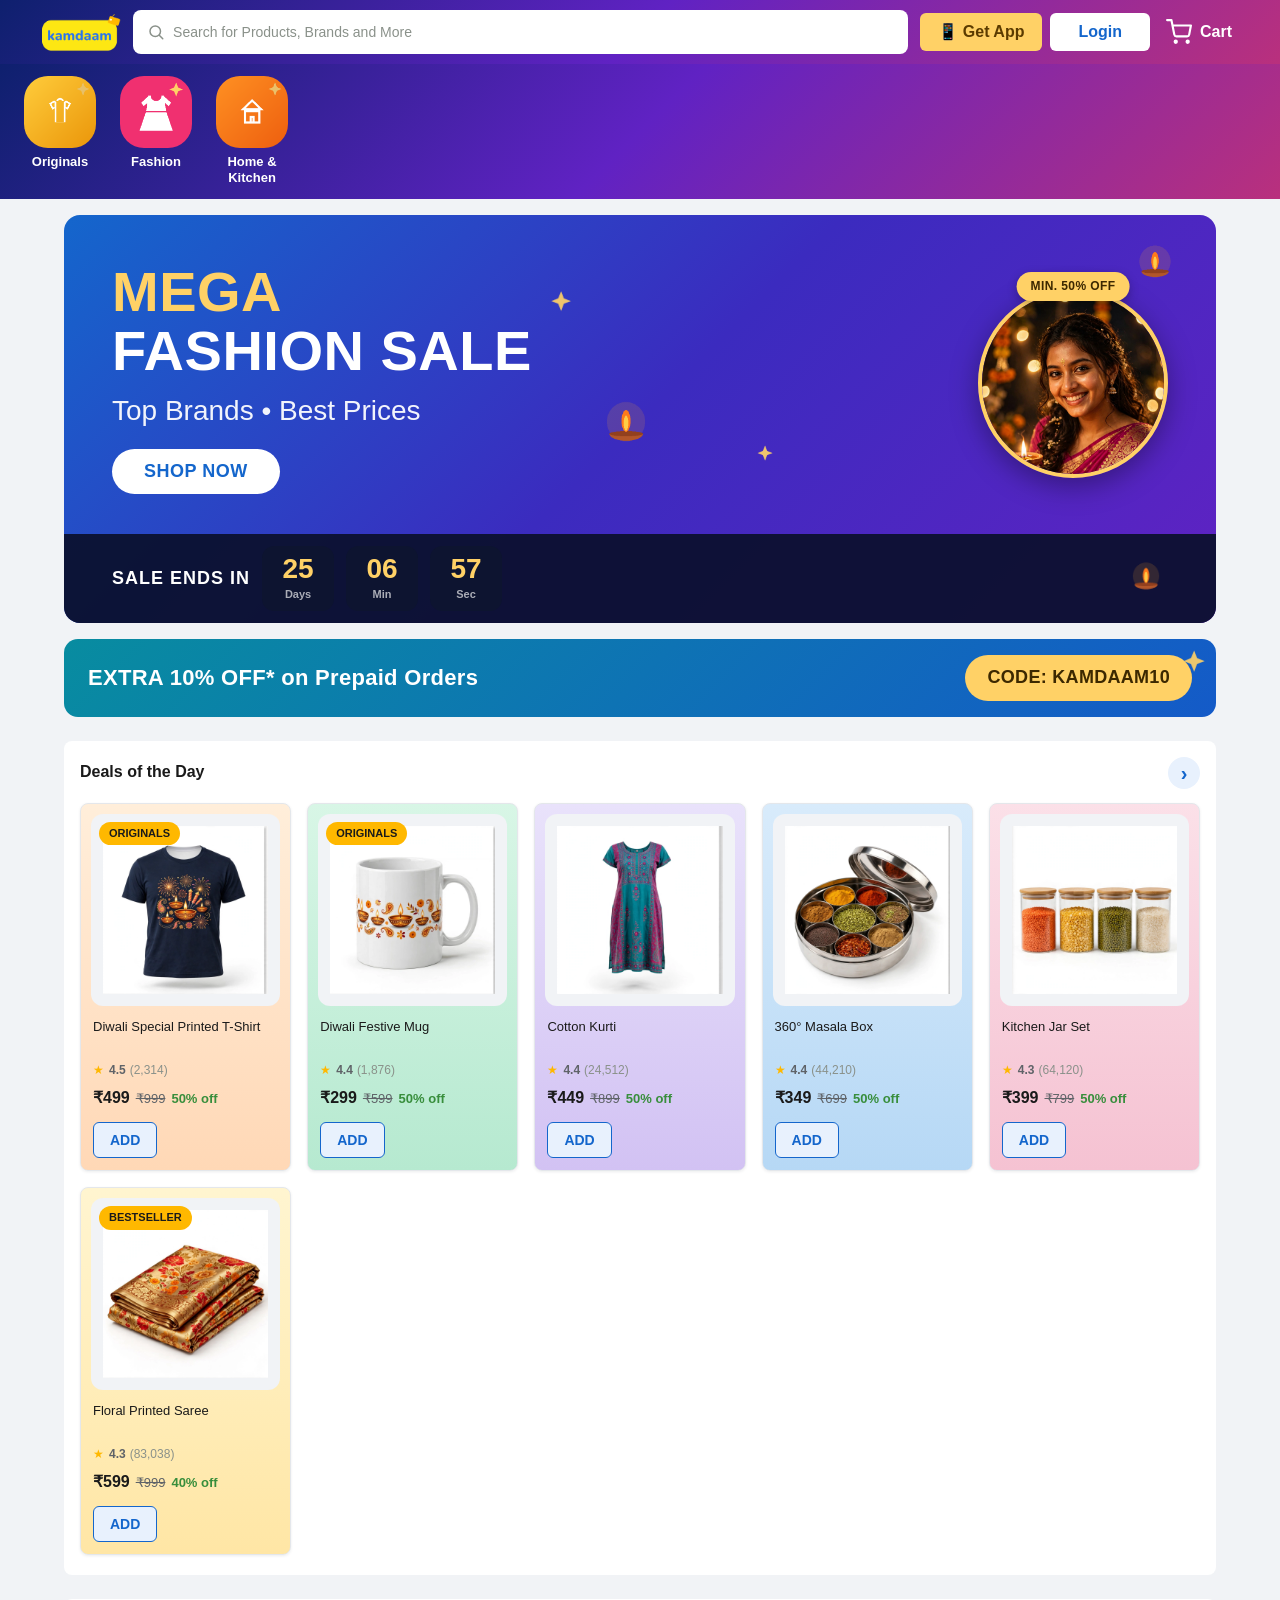
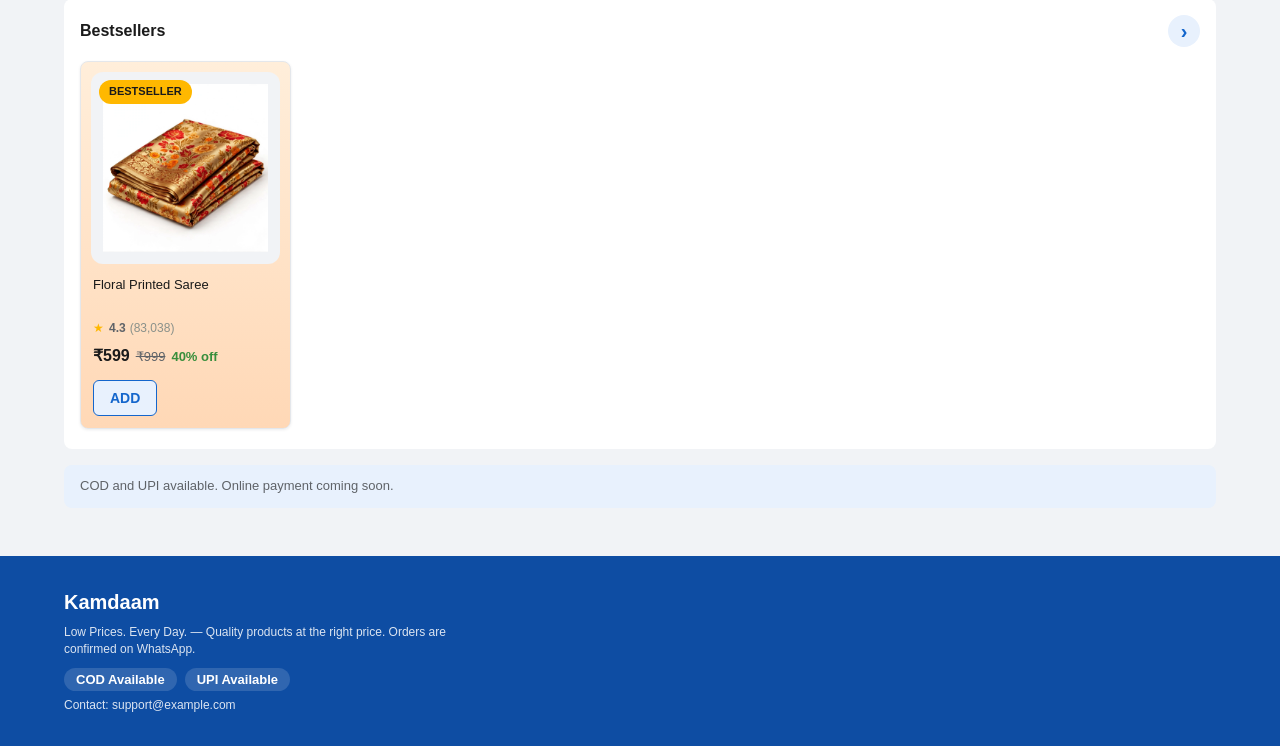
==== commit 300448f1: "Cache-bust assets v2.5" ====
--- a/index.html
+++ b/index.html
@@ -6,7 +6,7 @@
 <title>Kamdaam — Low Prices. Every Day.</title>
 <meta name="description" content="Kamdaam — Low Prices. Every Day. Fashion, mobile accessories, home & kitchen at the right price.">
 <link rel="icon" href="../branding/icon-512.png">
-<link rel="stylesheet" href="css/styles.css">
+<link rel="stylesheet" href="css/styles.css?v=2.5">
 <!-- PASTE YOUR META PIXEL ID WHERE INDICATED -->
 <script>
 (function () {
@@ -109,8 +109,8 @@
 
 <div id="footer"></div>
 
-<script src="js/catalog.js"></script>
-<script src="js/app.js"></script>
+<script src="js/catalog.js?v=2.5"></script>
+<script src="js/app.js?v=2.5"></script>
 <script>
 (function () {
   var KD = window.KD, C = KD.C;
@@ -119,8 +119,8 @@
   KD.updateBadge();
 
   /* Category strip: festive squircle tiles */
-  var TILE = { originals: 'img/tile-originals.png', fashion: 'img/tile-fashion.png',
-    'home-kitchen': 'img/tile-home.png' };
+  var TILE = { originals: 'img/tile-originals.png?v=2.5', fashion: 'img/tile-fashion.png?v=2.5',
+    'home-kitchen': 'img/tile-home.png?v=2.5' };
   var SHORT = { originals: 'Originals', fashion: 'Fashion', 'home-kitchen': 'Home & Kitchen' };
   document.getElementById('catRow').innerHTML = C.categories.map(function (c) {
     var t = TILE[c.id] || KD.bannerFile(c.banner);
--- a/css/styles.css
+++ b/css/styles.css
@@ -34,6 +34,8 @@
 .header-actions{display:flex;align-items:center;gap:8px;margin-left:auto}
 .login-btn{background:var(--paper);color:var(--blue-600);font-size:16px;font-weight:700;
   border-radius:var(--r-btn);padding:8px 28px;white-space:nowrap}
+.app-btn{background:#FFD166;color:#5b3b00;font-size:16px;font-weight:800;text-decoration:none;
+  border-radius:var(--r-btn);padding:8px 18px;white-space:nowrap}
 .cart-link{position:relative;display:flex;align-items:center;gap:8px;color:#fff;
   font-size:16px;font-weight:600;padding:8px}
 .cart-count{position:absolute;top:0;left:18px;background:var(--sale-red);color:#fff;
@@ -45,6 +47,7 @@
   .header-actions{order:2}
   .searchbar{order:3;flex:1 1 100%;height:40px}
   .login-btn{padding:7px 16px;font-size:14px}
+  .app-btn{padding:7px 12px;font-size:14px}
   .cart-link .lbl{display:none}
 }
 
@@ -282,6 +285,13 @@
 .promo-row .btn-primary{min-height:44px;padding:0 20px}
 .promo-ok{color:var(--offer-green);font-weight:600;font-size:13px;margin-top:8px}
 .promo-err{color:var(--sale-red);font-weight:600;font-size:13px;margin-top:8px}
+/* v2.5: in-app address form */
+.addr-form{background:#fff;border:1px solid var(--line);border-radius:12px;padding:14px;margin:12px 0}
+.addr-in{display:block;width:100%;box-sizing:border-box;border:1px solid var(--line);border-radius:8px;
+  padding:10px 12px;font-size:14px;margin-bottom:10px;font-family:inherit}
+.addr-in:focus{outline:2px solid var(--blue-600);border-color:var(--blue-600)}
+.addr-row{display:flex;gap:10px}
+.addr-row .addr-in{flex:1;min-width:0}
 .promo-note{font-size:12px;color:var(--ink-600);margin-top:6px}
 .pay-methods{background:var(--paper);border:1px solid var(--line);border-radius:var(--r-card);
   padding:12px 14px;margin-bottom:12px}
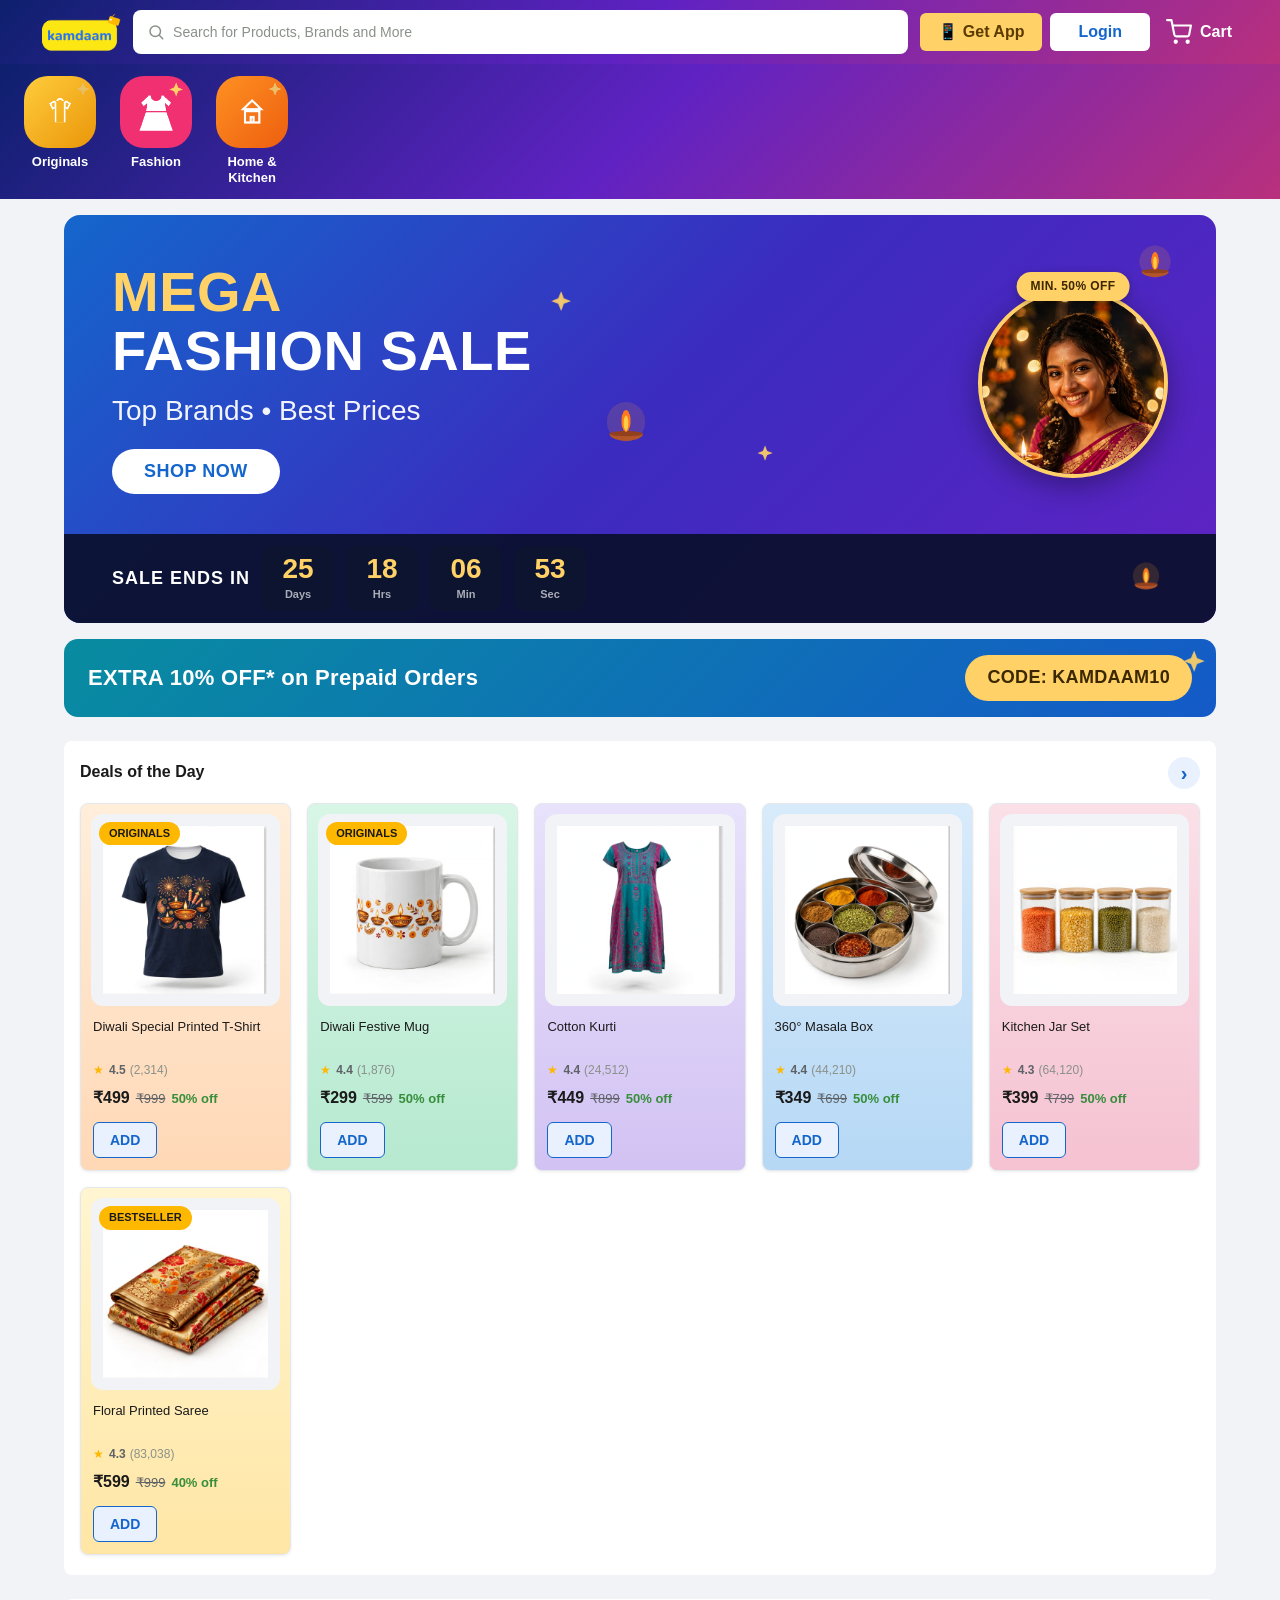
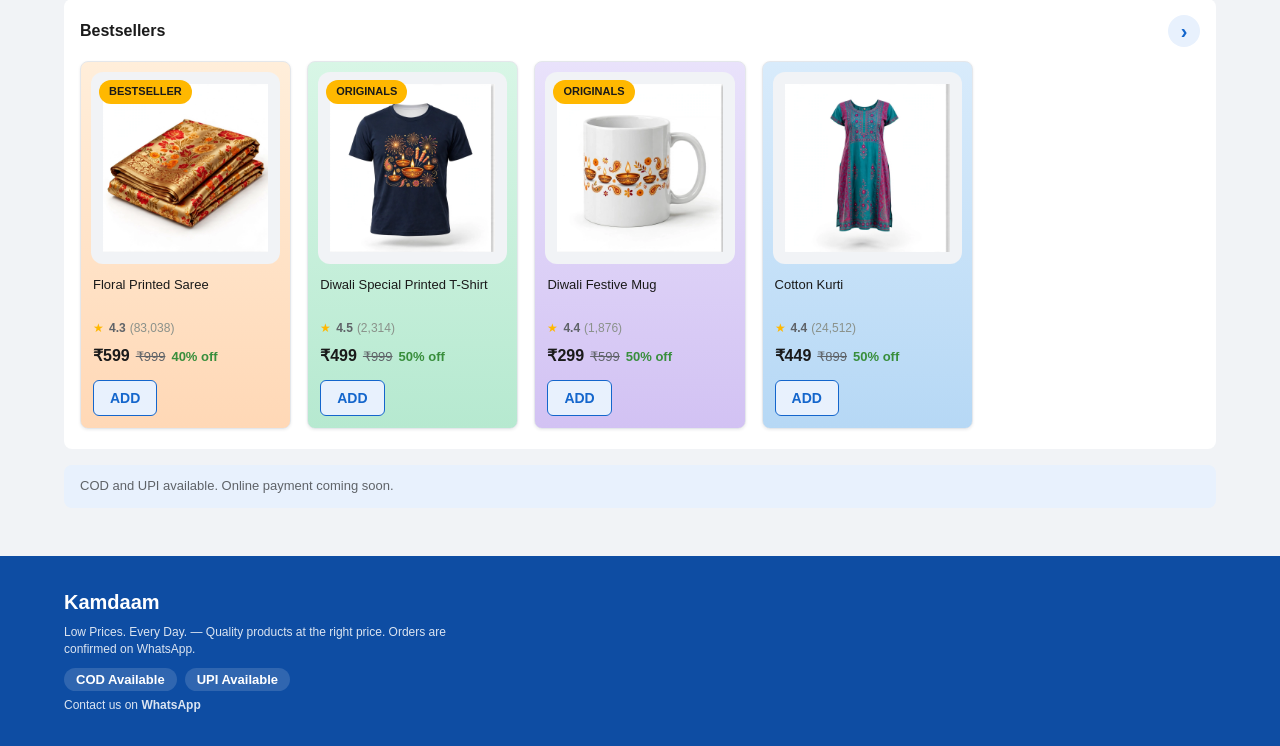
==== commit 9297cad8: "v2.6: bestsellers + countdown" ====
--- a/index.html
+++ b/index.html
@@ -66,6 +66,7 @@
     <img class="deco hero-s2" src="img/sparkle.png" alt="" aria-hidden="true">
     <div class="countdown" aria-label="Sale countdown">
       <span class="cd-label">SALE ENDS IN</span>
+      <div class="cd-box" id="cdDBox" style="display:none"><span class="num" id="cdD">00</span><span class="unit">Days</span></div>
       <div class="cd-box"><span class="num" id="cdH">00</span><span class="unit" id="cdHu">Hrs</span></div>
       <div class="cd-box"><span class="num" id="cdM">00</span><span class="unit">Min</span></div>
       <div class="cd-box"><span class="num" id="cdS">00</span><span class="unit">Sec</span></div>
@@ -136,8 +137,12 @@
   var deals = C.products.slice().sort(function (a, b) { return b.discount_pct - a.discount_pct; }).slice(0, 10);
   document.getElementById('dealGrid').innerHTML = deals.map(function (p, i) { return KD.cardHTML(p, i); }).join('');
 
-  /* Bestsellers */
+  /* Bestsellers: badge first, then top-rated to fill the row */
   var best = C.products.filter(function (p) { return p.badge === 'bestseller'; });
+  if (best.length < 4) {
+    var topRated = C.products.slice().sort(function (a, b) { return b.rating - a.rating; });
+    topRated.forEach(function (p) { if (best.length < 4 && best.indexOf(p) === -1) best.push(p); });
+  }
   document.getElementById('bestGrid').innerHTML = best.map(function (p, i) { return KD.cardHTML(p, i); }).join('');
 
   /* Search */
--- a/css/styles.css
+++ b/css/styles.css
@@ -180,6 +180,10 @@
 .pdp-img{background:var(--paper);border:1px solid var(--line);border-radius:var(--r-card);
   overflow:hidden;box-shadow:var(--shadow-card);position:relative;padding:24px}
 .pdp-img img{width:100%;aspect-ratio:1/1;object-fit:contain}
+.pdp-thumbs{display:flex;gap:10px;margin-top:12px;overflow-x:auto;padding-bottom:4px}
+.pdp-thumb{width:64px;height:64px;object-fit:cover;border-radius:8px;cursor:pointer;
+  border:2px solid var(--line);background:#fff;flex-shrink:0}
+.pdp-thumb.sel{border-color:var(--blue-600)}
 .pdp-info h1{font-size:22px;font-weight:700;line-height:1.36}
 .pdp-price{margin-top:12px}
 .pdp-price .price{font-size:24px}
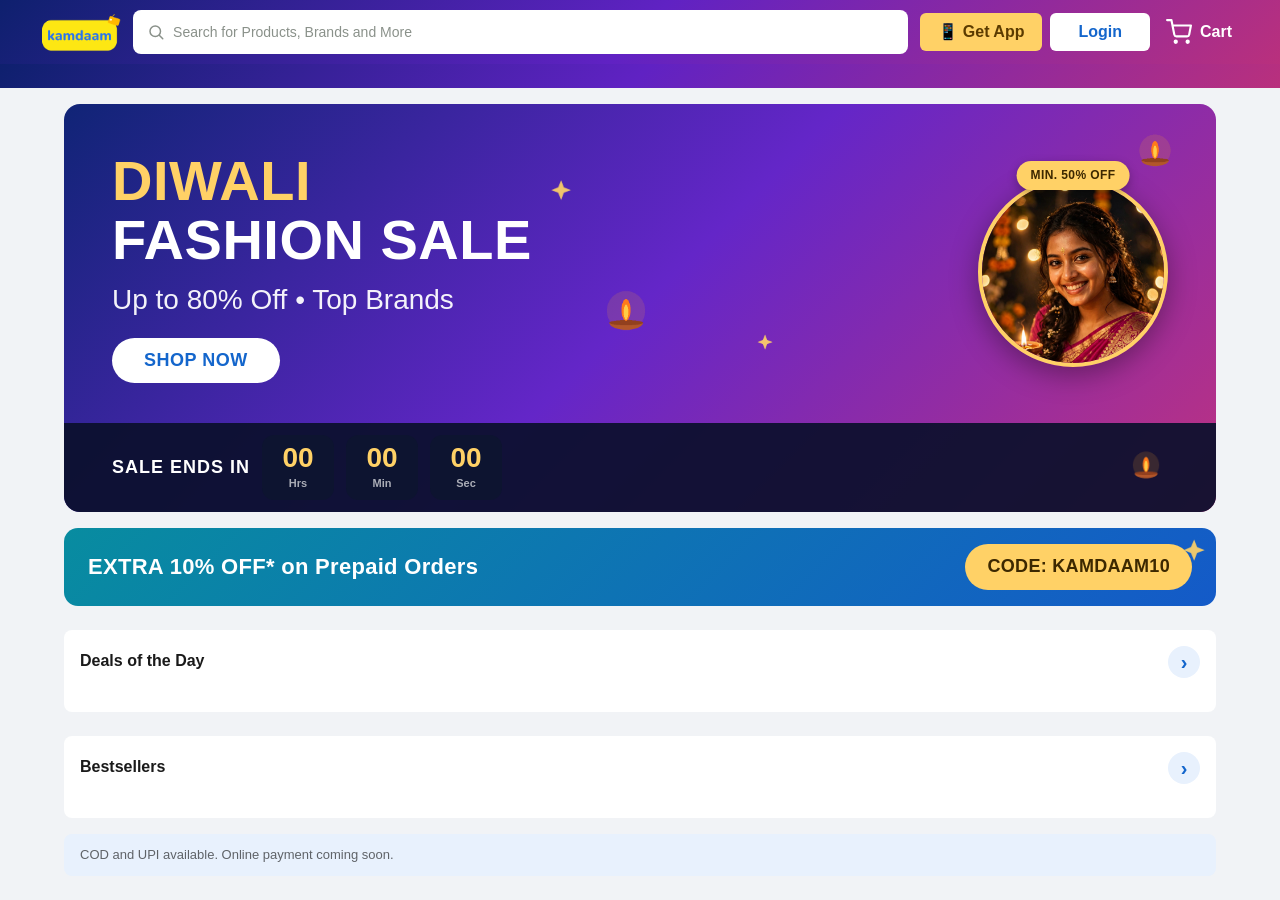
==== commit 5b6b42e5: "Cache-bust v2.6" ====
--- a/index.html
+++ b/index.html
@@ -110,8 +110,8 @@
 
 <div id="footer"></div>
 
-<script src="js/catalog.js?v=2.5"></script>
-<script src="js/app.js?v=2.5"></script>
+<script src="js/catalog.js?v=2.6"></script>
+<script src="js/app.js?v=2.6"></script>
 <script>
 (function () {
   var KD = window.KD, C = KD.C;
